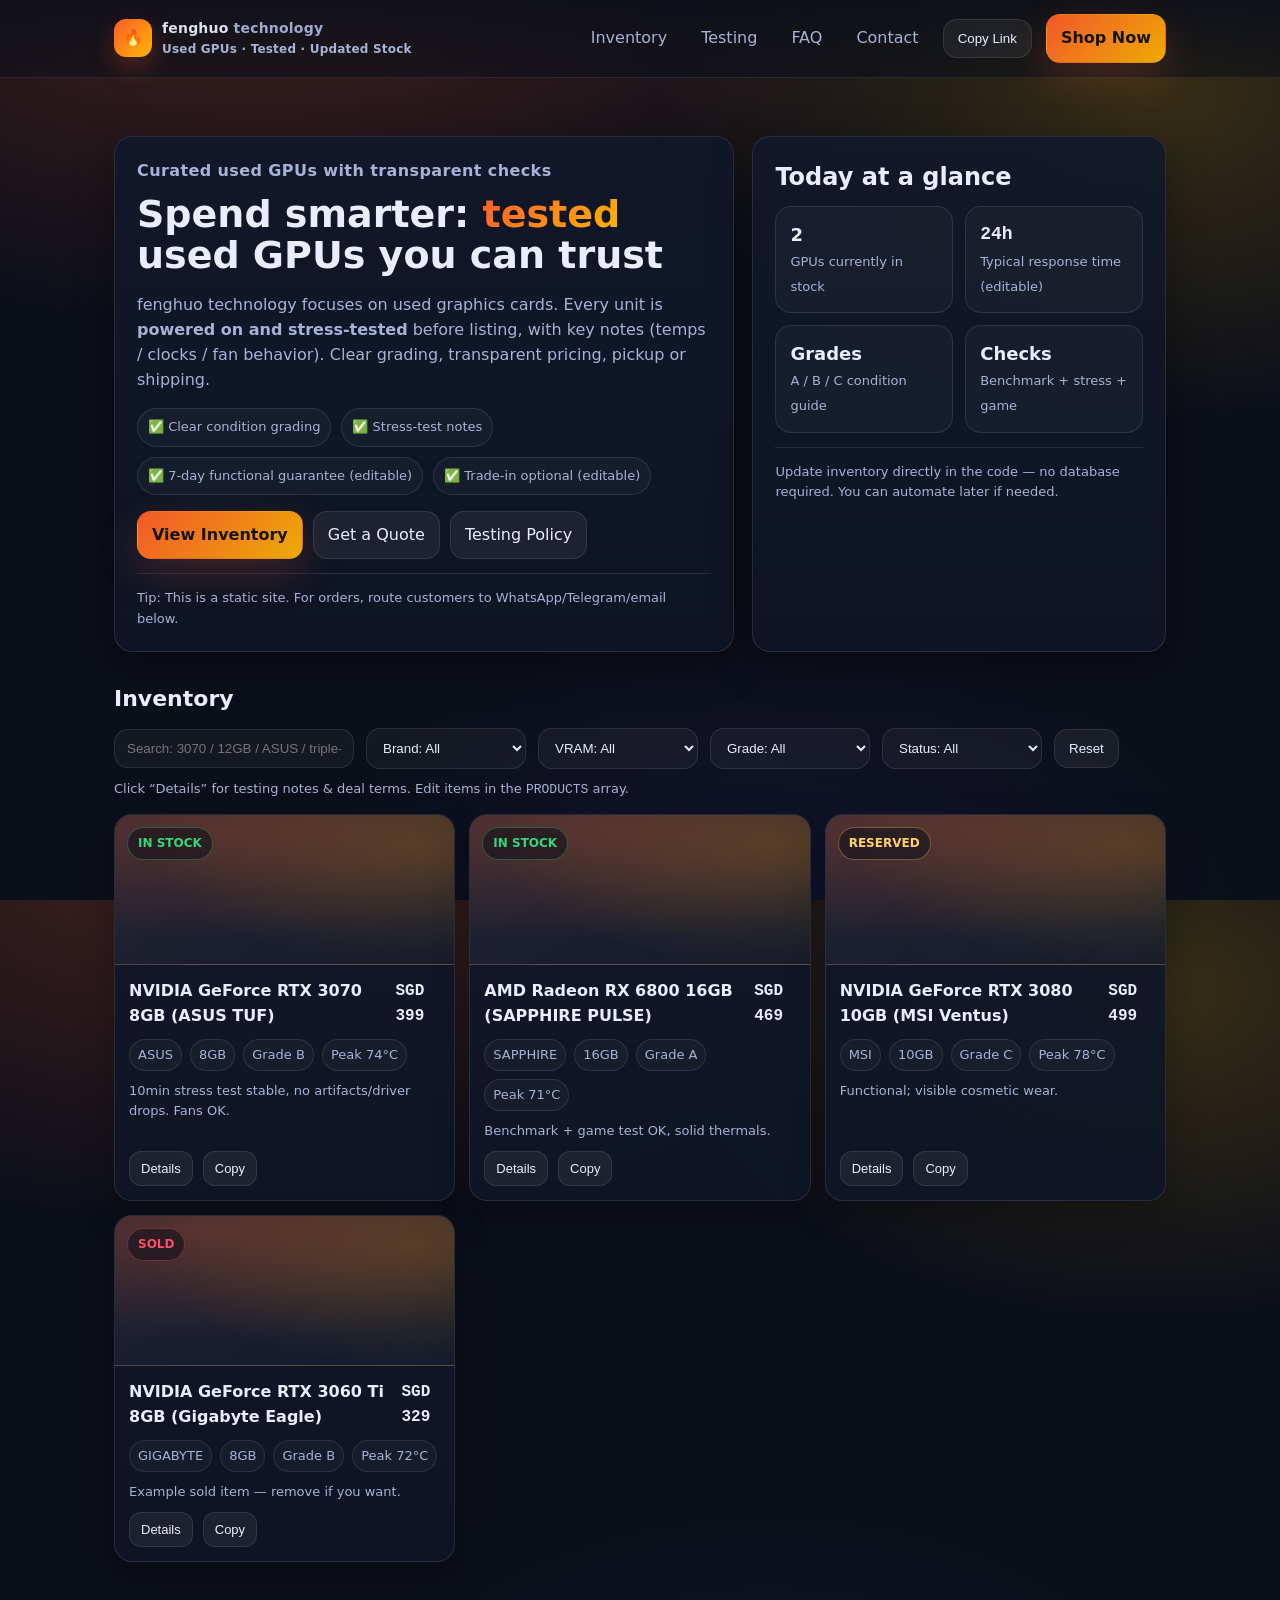
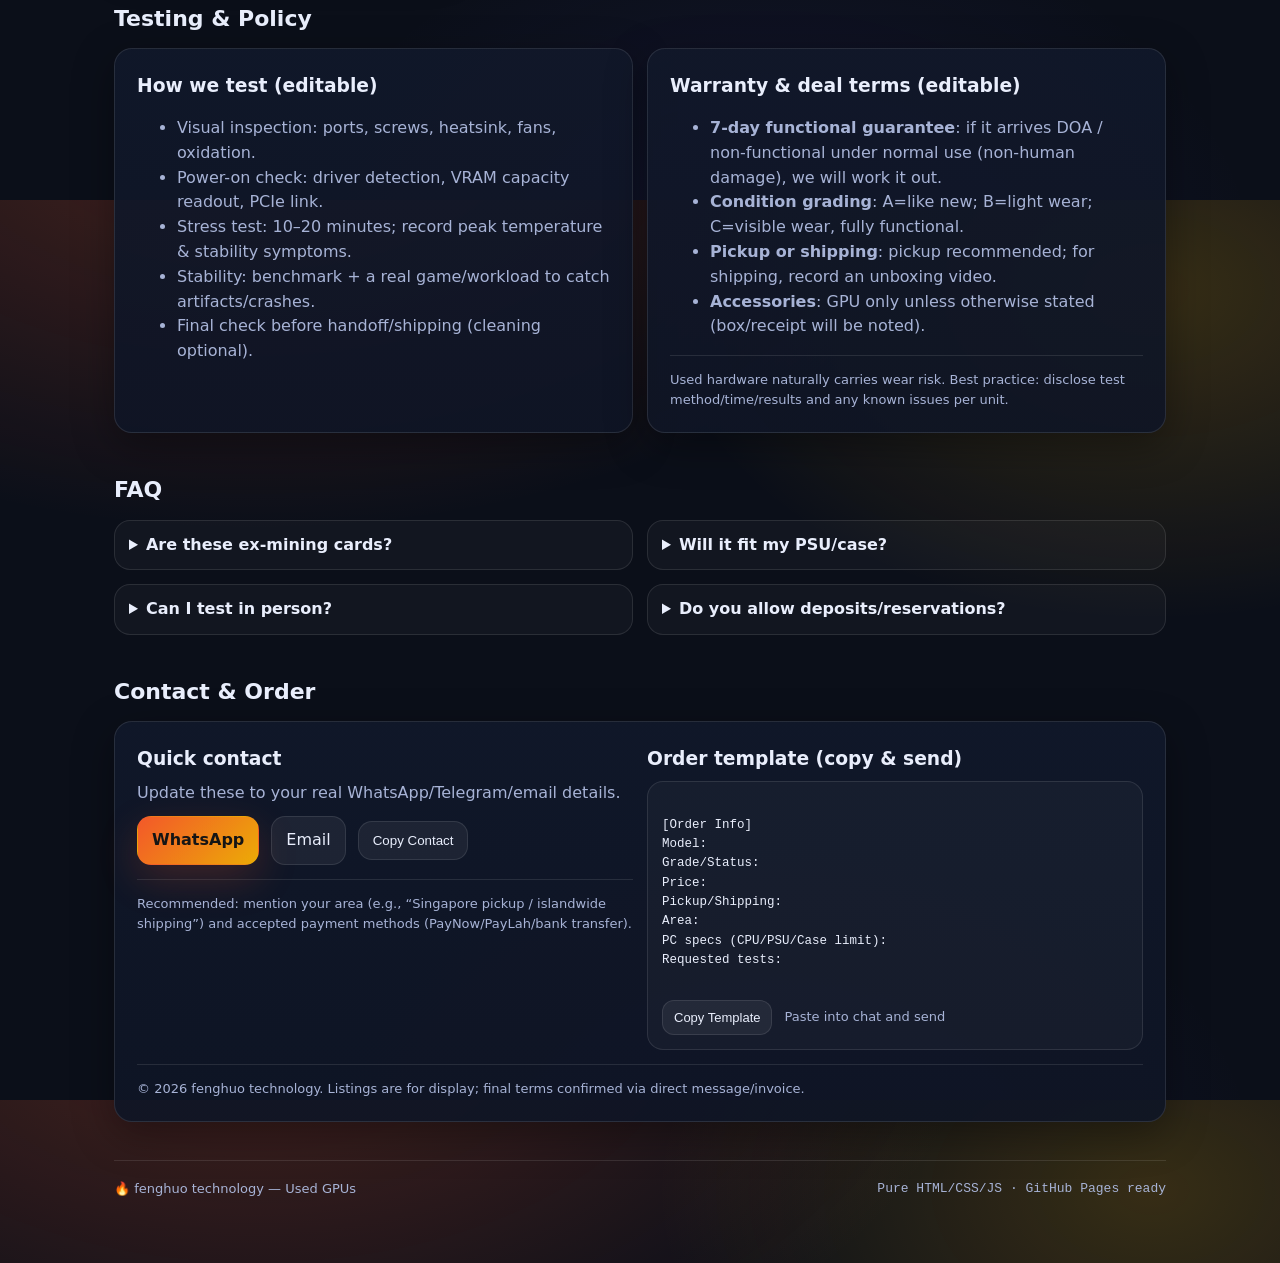
==== index.html @ 3a37245c "Add files via upload" ====
<!doctype html>
<html lang="en">
<head>
  <meta charset="utf-8" />
  <meta name="viewport" content="width=device-width, initial-scale=1" />
  <title>fenghuo technology | Used GPUs</title>
  <meta name="description" content="fenghuo technology — curated used GPUs with clear grading and stress-test notes. Local pickup or shipping." />
  <meta name="theme-color" content="#0b0f19" />
  <meta property="og:title" content="fenghuo technology | Used GPUs" />
  <meta property="og:description" content="Curated used GPUs with grading, test notes, and transparent pricing. Pickup or shipping." />
  <meta property="og:type" content="website" />

  <link rel="icon" href="data:image/svg+xml,%3Csvg xmlns='http://www.w3.org/2000/svg' viewBox='0 0 100 100'%3E%3Ctext y='.9em' font-size='90'%3E%F0%9F%94%A5%3C/text%3E%3C/svg%3E" />

  <style>
    :root{
      --bg:#0b0f19;
      --card:#11182a;
      --card2:#0f1525;
      --text:#e9eefc;
      --muted:#a7b3d6;
      --line:rgba(255,255,255,.10);
      --brand:#ff5c2a;
      --brand2:#ffb703;
      --ok:#37d67a;
      --warn:#ffd166;
      --bad:#ff4d6d;

      --radius:18px;
      --shadow: 0 12px 40px rgba(0,0,0,.35);
      --max: 1100px;
      --mono: ui-monospace, SFMono-Regular, Menlo, Monaco, Consolas, "Liberation Mono", "Courier New", monospace;
      --sans: ui-sans-serif, system-ui, -apple-system, Segoe UI, Roboto, Helvetica, Arial, "Apple Color Emoji","Segoe UI Emoji";
    }
    *{box-sizing:border-box}
    html,body{height:100%}
    body{
      margin:0;
      font-family:var(--sans);
      color:var(--text);
      background:
        radial-gradient(1200px 700px at 20% -10%, rgba(255,92,42,.25), transparent 60%),
        radial-gradient(900px 600px at 90% 10%, rgba(255,183,3,.18), transparent 55%),
        radial-gradient(900px 700px at 60% 110%, rgba(79,70,229,.12), transparent 55%),
        var(--bg);
      line-height:1.55;
    }
    a{color:inherit;text-decoration:none}
    .wrap{max-width:var(--max);margin:0 auto;padding:24px}
    .nav{
      position:sticky;top:0;z-index:50;
      backdrop-filter: blur(10px);
      background: linear-gradient(to bottom, rgba(11,15,25,.85), rgba(11,15,25,.55));
      border-bottom:1px solid var(--line);
    }
    .nav-inner{max-width:var(--max);margin:0 auto;padding:14px 24px;display:flex;align-items:center;gap:14px}
    .brand{display:flex;align-items:center;gap:10px;font-weight:800;letter-spacing:.2px}
    .logo{
      width:38px;height:38px;border-radius:12px;
      background: linear-gradient(135deg, var(--brand), var(--brand2));
      box-shadow: 0 10px 25px rgba(255,92,42,.25);
      display:grid;place-items:center;font-weight:900;color:#151515;
    }
    .spacer{flex:1}
    .nav a.link{color:var(--muted);padding:8px 10px;border-radius:12px}
    .nav a.link:hover{background:rgba(255,255,255,.06);color:var(--text)}
    .btn{
      display:inline-flex;align-items:center;justify-content:center;gap:10px;
      padding:11px 14px;border-radius:14px;border:1px solid var(--line);
      background:rgba(255,255,255,.06);
      color:var(--text);
      cursor:pointer;
      transition: transform .08s ease, background .12s ease, border-color .12s ease;
      user-select:none;
    }
    .btn:hover{background:rgba(255,255,255,.10);border-color:rgba(255,255,255,.16)}
    .btn:active{transform: translateY(1px)}
    .btn.primary{
      background: linear-gradient(135deg, rgba(255,92,42,.95), rgba(255,183,3,.92));
      color:#151515;border-color:transparent;
      box-shadow: 0 14px 40px rgba(255,92,42,.20);
      font-weight:800;
    }

    .hero{padding:34px 0 10px}
    .hero-grid{display:grid;grid-template-columns: 1.2fr .8fr;gap:18px;align-items:stretch}
    @media (max-width: 920px){ .hero-grid{grid-template-columns:1fr} }

    .panel{
      background: linear-gradient(180deg, rgba(17,24,42,.92), rgba(15,21,37,.92));
      border:1px solid var(--line);
      border-radius: var(--radius);
      box-shadow: var(--shadow);
      padding:22px;
    }
    .kicker{color:var(--muted);font-weight:700;letter-spacing:.4px}
    h1{margin:10px 0 10px;font-size:38px;line-height:1.1}
    @media (max-width: 520px){ h1{font-size:32px} }
    .grad{
      background: linear-gradient(135deg, var(--brand), var(--brand2));
      -webkit-background-clip:text;background-clip:text;color:transparent;
    }
    .sub{color:var(--muted);max-width:60ch}
    .pill-row{display:flex;flex-wrap:wrap;gap:10px;margin-top:14px}
    .pill{
      font-size:13px;color:var(--muted);
      padding:8px 10px;border-radius:999px;border:1px solid var(--line);
      background:rgba(255,255,255,.03)
    }
    .cta-row{display:flex;flex-wrap:wrap;gap:10px;margin-top:16px}

    .mini{display:grid;grid-template-columns: 1fr 1fr;gap:12px}
    @media (max-width: 520px){ .mini{grid-template-columns:1fr} }
    .stat{
      background: rgba(255,255,255,.03);
      border:1px solid var(--line);
      border-radius: 16px;
      padding:14px;
    }
    .stat b{display:block;font-size:18px}
    .stat span{color:var(--muted);font-size:13px}

    .section{padding:20px 0}
    .section h2{margin:0 0 12px;font-size:22px}
    .row{display:flex;gap:12px;flex-wrap:wrap;align-items:center}
    .input, select{
      padding:11px 12px;border-radius:14px;border:1px solid var(--line);
      background:rgba(255,255,255,.04);
      color:var(--text);
      outline:none;
    }
    .input{min-width: 240px}
    select{min-width: 160px}
    .hint{color:var(--muted);font-size:13px}

    .grid{
      display:grid;
      grid-template-columns: repeat(3, minmax(0, 1fr));
      gap:14px;
      margin-top:14px;
    }
    @media (max-width: 920px){ .grid{grid-template-columns: repeat(2, minmax(0, 1fr));} }
    @media (max-width: 520px){ .grid{grid-template-columns: 1fr;} }

    .card{
      background: linear-gradient(180deg, rgba(17,24,42,.94), rgba(15,21,37,.94));
      border:1px solid var(--line);
      border-radius: var(--radius);
      box-shadow: 0 12px 35px rgba(0,0,0,.28);
      overflow:hidden;
      display:flex;flex-direction:column;
      min-height: 300px;
    }
    .thumb{
      height:150px;
      background:
        radial-gradient(900px 200px at 20% 10%, rgba(255,92,42,.25), transparent 55%),
        radial-gradient(500px 220px at 90% 20%, rgba(255,183,3,.18), transparent 55%),
        linear-gradient(135deg, rgba(255,255,255,.05), rgba(255,255,255,.02));
      border-bottom:1px solid var(--line);
      position:relative;
    }
    .badge{
      position:absolute;left:12px;top:12px;
      font-size:12px;font-weight:800;
      padding:6px 10px;border-radius:999px;
      border:1px solid var(--line);
      background:rgba(11,15,25,.55);
      color:var(--text);
      backdrop-filter: blur(10px);
    }
    .badge.ok{border-color:rgba(55,214,122,.35);color:var(--ok)}
    .badge.warn{border-color:rgba(255,209,102,.35);color:var(--warn)}
    .badge.bad{border-color:rgba(255,77,109,.35);color:var(--bad)}
    .card-body{padding:14px;display:flex;flex-direction:column;gap:10px;flex:1}
    .title{display:flex;align-items:flex-start;justify-content:space-between;gap:10px}
    .title h3{margin:0;font-size:16px}
    .price{font-family:var(--mono);font-weight:900}
    .meta{color:var(--muted);font-size:13px;display:flex;flex-wrap:wrap;gap:8px}
    .tag{
      padding:5px 8px;border:1px solid var(--line);border-radius:999px;
      background:rgba(255,255,255,.03);
    }
    .notes{color:var(--muted);font-size:13px}
    .card-actions{display:flex;gap:10px;margin-top:auto}
    .btn.small{padding:9px 11px;border-radius:12px;font-size:13px}

    .two-col{display:grid;grid-template-columns: 1fr 1fr;gap:14px}
    @media (max-width: 920px){ .two-col{grid-template-columns:1fr} }
    details{
      background: rgba(255,255,255,.03);
      border:1px solid var(--line);
      border-radius: 16px;
      padding:12px 14px;
    }
    details summary{cursor:pointer;font-weight:800}
    details p{color:var(--muted);margin:10px 0 0}

    .footer{
      margin-top:18px;
      padding:18px 0 40px;
      border-top:1px solid var(--line);
      color:var(--muted);
      font-size:13px;
    }
    .mono{font-family:var(--mono)}
    .muted{color:var(--muted)}
    .hr{height:1px;background:var(--line);margin:14px 0}
    .toast{
      position: fixed; left: 50%; bottom: 16px; transform: translateX(-50%);
      background: rgba(10,14,24,.92); border:1px solid var(--line);
      padding:10px 12px; border-radius: 14px; color: var(--text);
      box-shadow: var(--shadow);
      display:none;
      max-width: min(640px, calc(100vw - 24px));
    }
  </style>
</head>

<body>
  <!-- NAV -->
  <div class="nav">
    <div class="nav-inner">
      <div class="brand" title="fenghuo technology">
        <div class="logo">🔥</div>
        <div>
          <div style="font-size:14px;opacity:.95">fenghuo <span class="muted">technology</span></div>
          <div style="font-size:12px;color:var(--muted)">Used GPUs · Tested · Updated Stock</div>
        </div>
      </div>

      <div class="spacer"></div>

      <a class="link" href="#inventory">Inventory</a>
      <a class="link" href="#promise">Testing</a>
      <a class="link" href="#faq">FAQ</a>
      <a class="link" href="#contact">Contact</a>

      <button class="btn" id="copyLinkBtn" type="button" title="Copy site link">Copy Link</button>
      <a class="btn primary" href="#inventory">Shop Now</a>
    </div>
  </div>

  <main class="wrap">
    <!-- HERO -->
    <section class="hero">
      <div class="hero-grid">
        <div class="panel">
          <div class="kicker">Curated used GPUs with transparent checks</div>
          <h1>Spend smarter: <span class="grad">tested</span> used GPUs you can trust</h1>
          <p class="sub">
            fenghuo technology focuses on used graphics cards. Every unit is
            <strong>powered on and stress-tested</strong> before listing, with key notes (temps / clocks / fan behavior).
            Clear grading, transparent pricing, pickup or shipping.
          </p>

          <div class="pill-row">
            <span class="pill">✅ Clear condition grading</span>
            <span class="pill">✅ Stress-test notes</span>
            <span class="pill">✅ 7-day functional guarantee (editable)</span>
            <span class="pill">✅ Trade-in optional (editable)</span>
          </div>

          <div class="cta-row">
            <a class="btn primary" href="#inventory">View Inventory</a>
            <a class="btn" href="#contact">Get a Quote</a>
            <a class="btn" href="#promise">Testing Policy</a>
          </div>

          <div class="hr"></div>
          <div class="hint">
            Tip: This is a static site. For orders, route customers to WhatsApp/Telegram/email below.
          </div>
        </div>

        <div class="panel">
          <h2 style="margin:0 0 10px">Today at a glance</h2>
          <div class="mini">
            <div class="stat">
              <b id="statCount">—</b>
              <span>GPUs currently in stock</span>
            </div>
            <div class="stat">
              <b class="mono">24h</b>
              <span>Typical response time (editable)</span>
            </div>
            <div class="stat">
              <b>Grades</b>
              <span>A / B / C condition guide</span>
            </div>
            <div class="stat">
              <b>Checks</b>
              <span>Benchmark + stress + game</span>
            </div>
          </div>

          <div class="hr"></div>
          <div class="hint">
            Update inventory directly in the code — no database required. You can automate later if needed.
          </div>
        </div>
      </div>
    </section>

    <!-- INVENTORY -->
    <section class="section" id="inventory">
      <h2>Inventory</h2>

      <div class="row">
        <input id="q" class="input" placeholder="Search: 3070 / 12GB / ASUS / triple-fan ..." />
        <select id="brand">
          <option value="">Brand: All</option>
        </select>
        <select id="vram">
          <option value="">VRAM: All</option>
          <option value="8">8GB</option>
          <option value="10">10GB</option>
          <option value="12">12GB</option>
          <option value="16">16GB</option>
          <option value="24">24GB</option>
        </select>
        <select id="grade">
          <option value="">Grade: All</option>
          <option value="A">A (Like new)</option>
          <option value="B">B (Light wear)</option>
          <option value="C">C (Visible wear)</option>
        </select>
        <select id="status">
          <option value="">Status: All</option>
          <option value="in_stock">In stock</option>
          <option value="reserved">Reserved</option>
          <option value="sold">Sold</option>
        </select>

        <button class="btn" id="resetBtn" type="button">Reset</button>
      </div>

      <div class="hint" style="margin-top:10px">
        Click “Details” for testing notes & deal terms. Edit items in the <span class="mono">PRODUCTS</span> array.
      </div>

      <div class="grid" id="grid"></div>
    </section>

    <!-- TESTING / PROMISE -->
    <section class="section" id="promise">
      <h2>Testing & Policy</h2>
      <div class="two-col">
        <div class="panel">
          <h3 style="margin:0 0 8px">How we test (editable)</h3>
          <ul class="muted">
            <li>Visual inspection: ports, screws, heatsink, fans, oxidation.</li>
            <li>Power-on check: driver detection, VRAM capacity readout, PCIe link.</li>
            <li>Stress test: 10–20 minutes; record peak temperature & stability symptoms.</li>
            <li>Stability: benchmark + a real game/workload to catch artifacts/crashes.</li>
            <li>Final check before handoff/shipping (cleaning optional).</li>
          </ul>
        </div>

        <div class="panel">
          <h3 style="margin:0 0 8px">Warranty & deal terms (editable)</h3>
          <ul class="muted">
            <li><b>7-day functional guarantee</b>: if it arrives DOA / non-functional under normal use (non-human damage), we will work it out.</li>
            <li><b>Condition grading</b>: A=like new; B=light wear; C=visible wear, fully functional.</li>
            <li><b>Pickup or shipping</b>: pickup recommended; for shipping, record an unboxing video.</li>
            <li><b>Accessories</b>: GPU only unless otherwise stated (box/receipt will be noted).</li>
          </ul>
          <div class="hr"></div>
          <div class="hint">
            Used hardware naturally carries wear risk. Best practice: disclose test method/time/results and any known issues per unit.
          </div>
        </div>
      </div>
    </section>

    <!-- FAQ -->
    <section class="section" id="faq">
      <h2>FAQ</h2>
      <div class="two-col">
        <details>
          <summary>Are these ex-mining cards?</summary>
          <p>
            You can disclose the source per unit (personal upgrade / studio decommission / etc.). If you do not sell ex-mining cards, state that clearly.
            Always be truthful and keep test notes.
          </p>
        </details>

        <details>
          <summary>Will it fit my PSU/case?</summary>
          <p>
            Add per-item details like suggested PSU wattage, power connectors, and card length. Buyers can share CPU/PSU/case constraints for a quick check.
          </p>
        </details>

        <details>
          <summary>Can I test in person?</summary>
          <p>
            Yes. Book a time and agree on what to test (game/benchmark/render) to avoid setup delays.
          </p>
        </details>

        <details>
          <summary>Do you allow deposits/reservations?</summary>
          <p>
            Yes. Mark items as “Reserved” and specify the hold period and rules.
          </p>
        </details>
      </div>
    </section>

    <!-- CONTACT -->
    <section class="section" id="contact">
      <h2>Contact & Order</h2>
      <div class="panel">
        <div class="two-col">
          <div>
            <h3 style="margin:0 0 8px">Quick contact</h3>
            <p class="muted" style="margin:0 0 10px">
              Update these to your real WhatsApp/Telegram/email details.
            </p>
            <div class="row">
              <a class="btn primary" id="waBtn" href="#" target="_blank" rel="noreferrer">WhatsApp</a>
              <a class="btn" id="mailBtn" href="#">Email</a>
              <button class="btn" id="copyContactBtn" type="button">Copy Contact</button>
            </div>
            <div class="hr"></div>
            <div class="hint">
              Recommended: mention your area (e.g., “Singapore pickup / islandwide shipping”) and accepted payment methods (PayNow/PayLah/bank transfer).
            </div>
          </div>

          <div>
            <h3 style="margin:0 0 8px">Order template (copy & send)</h3>
            <div class="stat" style="padding:14px">
              <div class="mono" id="orderTpl" style="white-space:pre-wrap;font-size:12.5px;color:var(--text)">
[Order Info]
Model:
Grade/Status:
Price:
Pickup/Shipping:
Area:
PC specs (CPU/PSU/Case limit):
Requested tests:
              </div>
              <div class="row" style="margin-top:10px">
                <button class="btn small" id="copyOrderBtn" type="button">Copy Template</button>
                <span class="hint">Paste into chat and send</span>
              </div>
            </div>
          </div>
        </div>

        <div class="hr"></div>
        <div class="hint">
          © <span id="year"></span> fenghuo technology. Listings are for display; final terms confirmed via direct message/invoice.
        </div>
      </div>
    </section>

    <div class="footer">
      <div class="wrap" style="padding:0;max-width:var(--max)">
        <div class="row" style="justify-content:space-between">
          <div>🔥 fenghuo technology — Used GPUs</div>
          <div class="mono">Pure HTML/CSS/JS · GitHub Pages ready</div>
        </div>
      </div>
    </div>
  </main>

  <div class="toast" id="toast"></div>

  <!-- MODAL -->
  <dialog id="dlg" style="border:none;border-radius:18px;padding:0;background:transparent;max-width:min(720px, calc(100vw - 24px));">
    <div class="panel" style="padding:18px">
      <div style="display:flex;align-items:flex-start;gap:12px">
        <div style="width:52px;height:52px;border-radius:16px;background:linear-gradient(135deg,var(--brand),var(--brand2));display:grid;place-items:center;color:#151515;font-weight:900">GPU</div>
        <div style="flex:1">
          <div class="kicker" id="mKicker">—</div>
          <h3 style="margin:4px 0 0" id="mTitle">—</h3>
          <div class="muted" style="font-size:13px;margin-top:6px" id="mMeta">—</div>
        </div>
        <button class="btn small" id="closeDlg" type="button">Close</button>
      </div>

      <div class="hr"></div>
      <div class="muted" id="mDesc" style="white-space:pre-wrap"></div>

      <div class="hr"></div>
      <div class="row">
        <a class="btn primary" id="mBuy" href="#contact">Contact to Order</a>
        <button class="btn" id="mCopy" type="button">Copy Item Info</button>
      </div>
    </div>
  </dialog>

  <script>
    // ========= Edit these: contact + inventory =========
    const CONTACT = {
      whatsappE164: "6588888888", // change to your WhatsApp number (country code + number)
      email: "sales@fenghuo.tech", // change to your email
      displayText: "WhatsApp: +65 8888 8888 | Email: sales@fenghuo.tech"
    };

    // status: in_stock / reserved / sold
    // grade: A / B / C
    const PRODUCTS = [
      {
        id: "FH-RTX3070-01",
        title: "NVIDIA GeForce RTX 3070 8GB (ASUS TUF)",
        brand: "ASUS",
        vram: 8,
        grade: "B",
        status: "in_stock",
        price: 399,
        currency: "SGD",
        tags: ["triple-fan", "8GB", "PCIe 4.0"],
        test: { peakTempC: 74, notes: "10min stress test stable, no artifacts/driver drops. Fans OK." },
        desc:
`[Condition] B (light wear)
[Testing] Driver OK; stress-test stable; peak temp 74°C
[Known issues] None observed
[In the box] GPU only
[Deal] Pickup or shipping (unboxing video recommended)`
      },
      {
        id: "FH-RX6800-01",
        title: "AMD Radeon RX 6800 16GB (SAPPHIRE PULSE)",
        brand: "SAPPHIRE",
        vram: 16,
        grade: "A",
        status: "in_stock",
        price: 469,
        currency: "SGD",
        tags: ["16GB", "dual-fan", "high VRAM"],
        test: { peakTempC: 71, notes: "Benchmark + game test OK, solid thermals." },
        desc:
`[Condition] A (like new)
[Testing] Stable in benchmark & games; peak temp 71°C
[Good for] 1440p / some 4K; VRAM-heavy workflows
[Accessories] Box/receipt if available will be stated`
      },
      {
        id: "FH-RTX3080-01",
        title: "NVIDIA GeForce RTX 3080 10GB (MSI Ventus)",
        brand: "MSI",
        vram: 10,
        grade: "C",
        status: "reserved",
        price: 499,
        currency: "SGD",
        tags: ["10GB", "high performance"],
        test: { peakTempC: 78, notes: "Functional; visible cosmetic wear." },
        desc:
`[Condition] C (visible wear, fully functional)
[Testing] Stress-test stable; peak temp 78°C
[Notes] Pricing reflects cosmetics; pickup test recommended`
      },
      {
        id: "FH-RTX3060TI-01",
        title: "NVIDIA GeForce RTX 3060 Ti 8GB (Gigabyte Eagle)",
        brand: "GIGABYTE",
        vram: 8,
        grade: "B",
        status: "sold",
        price: 329,
        currency: "SGD",
        tags: ["8GB", "sweet spot"],
        test: { peakTempC: 72, notes: "Example sold item — remove if you want." },
        desc:
`[Status] SOLD (example)
[Tip] Keep as a “past sales” sample or delete this entry.`
      }
    ];

    // ========= UI logic =========
    const $ = (s)=>document.querySelector(s);
    const grid = $("#grid");
    const q = $("#q");
    const brand = $("#brand");
    const vram = $("#vram");
    const grade = $("#grade");
    const statusSel = $("#status");
    const resetBtn = $("#resetBtn");
    const toast = $("#toast");
    const dlg = $("#dlg");

    $("#year").textContent = new Date().getFullYear();

    const waLink = `https://wa.me/${CONTACT.whatsappE164}?text=${encodeURIComponent("Hi! I want to ask about your used GPUs:")}`;
    $("#waBtn").href = waLink;
    $("#mailBtn").href = `mailto:${CONTACT.email}?subject=${encodeURIComponent("GPU Inquiry / Order")}&body=${encodeURIComponent("Hi, I'm interested in:\n\nModel:\nBudget:\nPickup/Shipping:\n\n")}`;

    function showToast(msg){
      toast.textContent = msg;
      toast.style.display = "block";
      clearTimeout(showToast._t);
      showToast._t = setTimeout(()=>toast.style.display="none", 2200);
    }

    function badgeClass(s){
      if(s==="in_stock") return "ok";
      if(s==="reserved") return "warn";
      return "bad";
    }
    function statusText(s){
      if(s==="in_stock") return "IN STOCK";
      if(s==="reserved") return "RESERVED";
      return "SOLD";
    }

    function renderBrandOptions(){
      const brands = Array.from(new Set(PRODUCTS.map(p=>p.brand))).sort();
      brands.forEach(b=>{
        const opt = document.createElement("option");
        opt.value = b;
        opt.textContent = `Brand: ${b}`;
        brand.appendChild(opt);
      });
    }

    function matchProduct(p){
      const qq = (q.value||"").trim().toLowerCase();
      const b = brand.value;
      const vr = vram.value;
      const gr = grade.value;
      const st = statusSel.value;

      const hay = [
        p.id, p.title, p.brand, String(p.vram), p.grade, p.status, ...(p.tags||[]), (p.desc||"")
      ].join(" ").toLowerCase();

      if(qq && !hay.includes(qq)) return false;
      if(b && p.brand !== b) return false;
      if(vr && String(p.vram) !== String(vr)) return false;
      if(gr && p.grade !== gr) return false;
      if(st && p.status !== st) return false;
      return true;
    }

    function cardHtml(p){
      const badge = statusText(p.status);
      const bcls = badgeClass(p.status);
      const price = `${p.currency} ${p.price}`;
      const meta = [
        `${p.brand}`,
        `${p.vram}GB`,
        `Grade ${p.grade}`,
        `Peak ${p.test?.peakTempC ?? "—"}°C`
      ];

      return `
        <div class="card">
          <div class="thumb">
            <div class="badge ${bcls}">${badge}</div>
          </div>
          <div class="card-body">
            <div class="title">
              <h3>${escapeHtml(p.title)}</h3>
              <div class="price">${escapeHtml(price)}</div>
            </div>
            <div class="meta">
              ${meta.map(x=>`<span class="tag">${escapeHtml(x)}</span>`).join("")}
            </div>
            <div class="notes">${escapeHtml(p.test?.notes ?? "")}</div>
            <div class="card-actions">
              <button class="btn small" data-act="detail" data-id="${p.id}">Details</button>
              <button class="btn small" data-act="copy" data-id="${p.id}">Copy</button>
            </div>
          </div>
        </div>
      `;
    }

    function render(){
      const list = PRODUCTS.filter(matchProduct);
      $("#statCount").textContent = PRODUCTS.filter(p=>p.status==="in_stock").length;

      if(list.length === 0){
        grid.innerHTML = `
          <div class="panel" style="grid-column:1/-1">
            <b>No matching items</b>
            <div class="muted" style="margin-top:6px">Try another keyword or hit “Reset”.</div>
          </div>
        `;
        return;
      }
      grid.innerHTML = list.map(cardHtml).join("");
    }

    function copyText(t){
      navigator.clipboard.writeText(t).then(()=>showToast("Copied")).catch(()=>showToast("Copy failed"));
    }

    function productText(p){
      return [
        `fenghuo technology`,
        `ID: ${p.id}`,
        `Model: ${p.title}`,
        `Price: ${p.currency} ${p.price}`,
        `Status: ${statusText(p.status)}`,
        `Grade: ${p.grade}`,
        `VRAM: ${p.vram}GB`,
        `Testing: Peak ${p.test?.peakTempC ?? "—"}°C; ${p.test?.notes ?? ""}`,
        `Notes:\n${p.desc ?? ""}`
      ].join("\n");
    }

    function openDetail(p){
      $("#mKicker").textContent = `${p.currency} ${p.price} · ${statusText(p.status)} · Grade ${p.grade}`;
      $("#mTitle").textContent = p.title;
      $("#mMeta").textContent = `${p.brand} · ${p.vram}GB · ID ${p.id}`;
      $("#mDesc").textContent = p.desc || "";
      $("#mBuy").href = "#contact";
      $("#mCopy").onclick = ()=>copyText(productText(p));
      dlg.showModal();
    }

    function escapeHtml(s){
      return String(s).replace(/[&<>"']/g, (c)=>({
        "&":"&amp;","<":"&lt;",">":"&gt;",'"':"&quot;","'":"&#39;"
      }[c]));
    }

    // events
    [q, brand, vram, grade, statusSel].forEach(el=>el.addEventListener("input", render));
    resetBtn.addEventListener("click", ()=>{
      q.value=""; brand.value=""; vram.value=""; grade.value=""; statusSel.value="";
      render();
    });

    grid.addEventListener("click", (e)=>{
      const btn = e.target.closest("button");
      if(!btn) return;
      const id = btn.getAttribute("data-id");
      const act = btn.getAttribute("data-act");
      const p = PRODUCTS.find(x=>x.id===id);
      if(!p) return;
      if(act==="detail") openDetail(p);
      if(act==="copy") copyText(productText(p));
    });

    $("#closeDlg").addEventListener("click", ()=>dlg.close());

    $("#copyOrderBtn").addEventListener("click", ()=>copyText($("#orderTpl").textContent.trim()));
    $("#copyContactBtn").addEventListener("click", ()=>copyText(CONTACT.displayText));

    $("#copyLinkBtn").addEventListener("click", async ()=>{
      try{
        await navigator.clipboard.writeText(location.href);
        showToast("Link copied");
      }catch{
        showToast("Copy failed");
      }
    });

    // initial
    renderBrandOptions();
    render();
  </script>
</body>
</html>
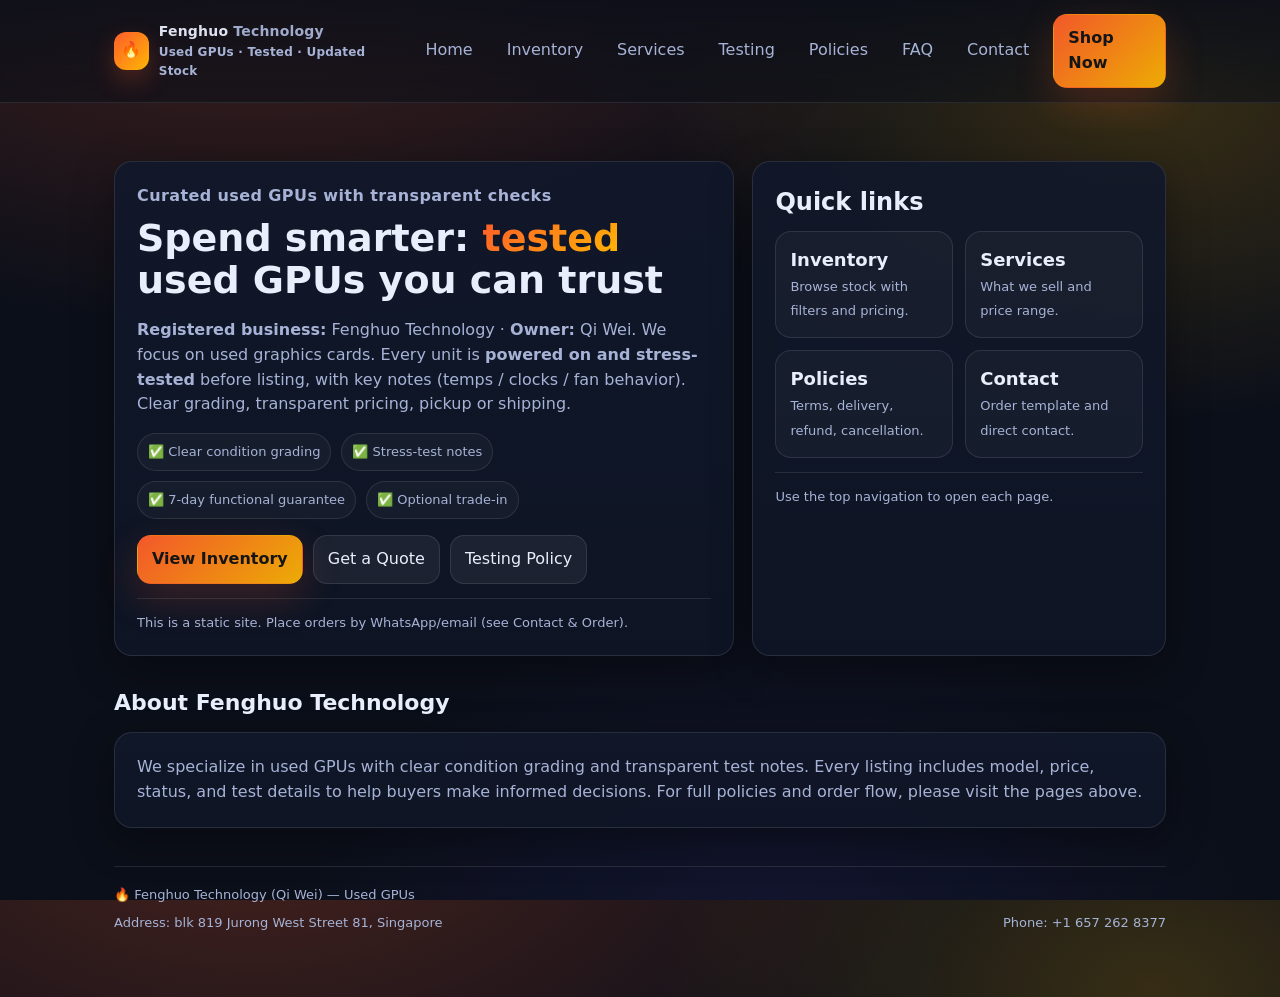
==== commit f86740eb: "Add files via upload" ====
--- a/index.html
+++ b/index.html
@@ -3,241 +3,40 @@
 <head>
   <meta charset="utf-8" />
   <meta name="viewport" content="width=device-width, initial-scale=1" />
-  <title>fenghuo technology | Used GPUs</title>
-  <meta name="description" content="fenghuo technology — curated used GPUs with clear grading and stress-test notes. Local pickup or shipping." />
+  <title>Fenghuo Technology | Used GPUs</title>
+  <meta name="description" content="Fenghuo Technology (Qi Wei) — curated used GPUs with clear grading, stress-test notes, and transparent pricing. Local pickup or shipping." />
   <meta name="theme-color" content="#0b0f19" />
-  <meta property="og:title" content="fenghuo technology | Used GPUs" />
-  <meta property="og:description" content="Curated used GPUs with grading, test notes, and transparent pricing. Pickup or shipping." />
+  <meta property="og:title" content="Fenghuo Technology | Used GPUs" />
+  <meta property="og:description" content="Fenghuo Technology (Qi Wei): curated used GPUs with grading, test notes, and transparent pricing. Pickup or shipping." />
   <meta property="og:type" content="website" />
 
   <link rel="icon" href="data:image/svg+xml,%3Csvg xmlns='http://www.w3.org/2000/svg' viewBox='0 0 100 100'%3E%3Ctext y='.9em' font-size='90'%3E%F0%9F%94%A5%3C/text%3E%3C/svg%3E" />
-
-  <style>
-    :root{
-      --bg:#0b0f19;
-      --card:#11182a;
-      --card2:#0f1525;
-      --text:#e9eefc;
-      --muted:#a7b3d6;
-      --line:rgba(255,255,255,.10);
-      --brand:#ff5c2a;
-      --brand2:#ffb703;
-      --ok:#37d67a;
-      --warn:#ffd166;
-      --bad:#ff4d6d;
-
-      --radius:18px;
-      --shadow: 0 12px 40px rgba(0,0,0,.35);
-      --max: 1100px;
-      --mono: ui-monospace, SFMono-Regular, Menlo, Monaco, Consolas, "Liberation Mono", "Courier New", monospace;
-      --sans: ui-sans-serif, system-ui, -apple-system, Segoe UI, Roboto, Helvetica, Arial, "Apple Color Emoji","Segoe UI Emoji";
-    }
-    *{box-sizing:border-box}
-    html,body{height:100%}
-    body{
-      margin:0;
-      font-family:var(--sans);
-      color:var(--text);
-      background:
-        radial-gradient(1200px 700px at 20% -10%, rgba(255,92,42,.25), transparent 60%),
-        radial-gradient(900px 600px at 90% 10%, rgba(255,183,3,.18), transparent 55%),
-        radial-gradient(900px 700px at 60% 110%, rgba(79,70,229,.12), transparent 55%),
-        var(--bg);
-      line-height:1.55;
-    }
-    a{color:inherit;text-decoration:none}
-    .wrap{max-width:var(--max);margin:0 auto;padding:24px}
-    .nav{
-      position:sticky;top:0;z-index:50;
-      backdrop-filter: blur(10px);
-      background: linear-gradient(to bottom, rgba(11,15,25,.85), rgba(11,15,25,.55));
-      border-bottom:1px solid var(--line);
-    }
-    .nav-inner{max-width:var(--max);margin:0 auto;padding:14px 24px;display:flex;align-items:center;gap:14px}
-    .brand{display:flex;align-items:center;gap:10px;font-weight:800;letter-spacing:.2px}
-    .logo{
-      width:38px;height:38px;border-radius:12px;
-      background: linear-gradient(135deg, var(--brand), var(--brand2));
-      box-shadow: 0 10px 25px rgba(255,92,42,.25);
-      display:grid;place-items:center;font-weight:900;color:#151515;
-    }
-    .spacer{flex:1}
-    .nav a.link{color:var(--muted);padding:8px 10px;border-radius:12px}
-    .nav a.link:hover{background:rgba(255,255,255,.06);color:var(--text)}
-    .btn{
-      display:inline-flex;align-items:center;justify-content:center;gap:10px;
-      padding:11px 14px;border-radius:14px;border:1px solid var(--line);
-      background:rgba(255,255,255,.06);
-      color:var(--text);
-      cursor:pointer;
-      transition: transform .08s ease, background .12s ease, border-color .12s ease;
-      user-select:none;
-    }
-    .btn:hover{background:rgba(255,255,255,.10);border-color:rgba(255,255,255,.16)}
-    .btn:active{transform: translateY(1px)}
-    .btn.primary{
-      background: linear-gradient(135deg, rgba(255,92,42,.95), rgba(255,183,3,.92));
-      color:#151515;border-color:transparent;
-      box-shadow: 0 14px 40px rgba(255,92,42,.20);
-      font-weight:800;
-    }
-
-    .hero{padding:34px 0 10px}
-    .hero-grid{display:grid;grid-template-columns: 1.2fr .8fr;gap:18px;align-items:stretch}
-    @media (max-width: 920px){ .hero-grid{grid-template-columns:1fr} }
-
-    .panel{
-      background: linear-gradient(180deg, rgba(17,24,42,.92), rgba(15,21,37,.92));
-      border:1px solid var(--line);
-      border-radius: var(--radius);
-      box-shadow: var(--shadow);
-      padding:22px;
-    }
-    .kicker{color:var(--muted);font-weight:700;letter-spacing:.4px}
-    h1{margin:10px 0 10px;font-size:38px;line-height:1.1}
-    @media (max-width: 520px){ h1{font-size:32px} }
-    .grad{
-      background: linear-gradient(135deg, var(--brand), var(--brand2));
-      -webkit-background-clip:text;background-clip:text;color:transparent;
-    }
-    .sub{color:var(--muted);max-width:60ch}
-    .pill-row{display:flex;flex-wrap:wrap;gap:10px;margin-top:14px}
-    .pill{
-      font-size:13px;color:var(--muted);
-      padding:8px 10px;border-radius:999px;border:1px solid var(--line);
-      background:rgba(255,255,255,.03)
-    }
-    .cta-row{display:flex;flex-wrap:wrap;gap:10px;margin-top:16px}
-
-    .mini{display:grid;grid-template-columns: 1fr 1fr;gap:12px}
-    @media (max-width: 520px){ .mini{grid-template-columns:1fr} }
-    .stat{
-      background: rgba(255,255,255,.03);
-      border:1px solid var(--line);
-      border-radius: 16px;
-      padding:14px;
-    }
-    .stat b{display:block;font-size:18px}
-    .stat span{color:var(--muted);font-size:13px}
-
-    .section{padding:20px 0}
-    .section h2{margin:0 0 12px;font-size:22px}
-    .row{display:flex;gap:12px;flex-wrap:wrap;align-items:center}
-    .input, select{
-      padding:11px 12px;border-radius:14px;border:1px solid var(--line);
-      background:rgba(255,255,255,.04);
-      color:var(--text);
-      outline:none;
-    }
-    .input{min-width: 240px}
-    select{min-width: 160px}
-    .hint{color:var(--muted);font-size:13px}
-
-    .grid{
-      display:grid;
-      grid-template-columns: repeat(3, minmax(0, 1fr));
-      gap:14px;
-      margin-top:14px;
-    }
-    @media (max-width: 920px){ .grid{grid-template-columns: repeat(2, minmax(0, 1fr));} }
-    @media (max-width: 520px){ .grid{grid-template-columns: 1fr;} }
-
-    .card{
-      background: linear-gradient(180deg, rgba(17,24,42,.94), rgba(15,21,37,.94));
-      border:1px solid var(--line);
-      border-radius: var(--radius);
-      box-shadow: 0 12px 35px rgba(0,0,0,.28);
-      overflow:hidden;
-      display:flex;flex-direction:column;
-      min-height: 300px;
-    }
-    .thumb{
-      height:150px;
-      background:
-        radial-gradient(900px 200px at 20% 10%, rgba(255,92,42,.25), transparent 55%),
-        radial-gradient(500px 220px at 90% 20%, rgba(255,183,3,.18), transparent 55%),
-        linear-gradient(135deg, rgba(255,255,255,.05), rgba(255,255,255,.02));
-      border-bottom:1px solid var(--line);
-      position:relative;
-    }
-    .badge{
-      position:absolute;left:12px;top:12px;
-      font-size:12px;font-weight:800;
-      padding:6px 10px;border-radius:999px;
-      border:1px solid var(--line);
-      background:rgba(11,15,25,.55);
-      color:var(--text);
-      backdrop-filter: blur(10px);
-    }
-    .badge.ok{border-color:rgba(55,214,122,.35);color:var(--ok)}
-    .badge.warn{border-color:rgba(255,209,102,.35);color:var(--warn)}
-    .badge.bad{border-color:rgba(255,77,109,.35);color:var(--bad)}
-    .card-body{padding:14px;display:flex;flex-direction:column;gap:10px;flex:1}
-    .title{display:flex;align-items:flex-start;justify-content:space-between;gap:10px}
-    .title h3{margin:0;font-size:16px}
-    .price{font-family:var(--mono);font-weight:900}
-    .meta{color:var(--muted);font-size:13px;display:flex;flex-wrap:wrap;gap:8px}
-    .tag{
-      padding:5px 8px;border:1px solid var(--line);border-radius:999px;
-      background:rgba(255,255,255,.03);
-    }
-    .notes{color:var(--muted);font-size:13px}
-    .card-actions{display:flex;gap:10px;margin-top:auto}
-    .btn.small{padding:9px 11px;border-radius:12px;font-size:13px}
-
-    .two-col{display:grid;grid-template-columns: 1fr 1fr;gap:14px}
-    @media (max-width: 920px){ .two-col{grid-template-columns:1fr} }
-    details{
-      background: rgba(255,255,255,.03);
-      border:1px solid var(--line);
-      border-radius: 16px;
-      padding:12px 14px;
-    }
-    details summary{cursor:pointer;font-weight:800}
-    details p{color:var(--muted);margin:10px 0 0}
-
-    .footer{
-      margin-top:18px;
-      padding:18px 0 40px;
-      border-top:1px solid var(--line);
-      color:var(--muted);
-      font-size:13px;
-    }
-    .mono{font-family:var(--mono)}
-    .muted{color:var(--muted)}
-    .hr{height:1px;background:var(--line);margin:14px 0}
-    .toast{
-      position: fixed; left: 50%; bottom: 16px; transform: translateX(-50%);
-      background: rgba(10,14,24,.92); border:1px solid var(--line);
-      padding:10px 12px; border-radius: 14px; color: var(--text);
-      box-shadow: var(--shadow);
-      display:none;
-      max-width: min(640px, calc(100vw - 24px));
-    }
-  </style>
+  <link rel="stylesheet" href="style.css" />
 </head>
 
 <body>
   <!-- NAV -->
   <div class="nav">
     <div class="nav-inner">
-      <div class="brand" title="fenghuo technology">
+      <div class="brand" title="Fenghuo Technology">
         <div class="logo">🔥</div>
         <div>
-          <div style="font-size:14px;opacity:.95">fenghuo <span class="muted">technology</span></div>
+          <div style="font-size:14px;opacity:.95">Fenghuo <span class="muted">Technology</span></div>
           <div style="font-size:12px;color:var(--muted)">Used GPUs · Tested · Updated Stock</div>
         </div>
       </div>
 
       <div class="spacer"></div>
 
-      <a class="link" href="#inventory">Inventory</a>
-      <a class="link" href="#promise">Testing</a>
-      <a class="link" href="#faq">FAQ</a>
-      <a class="link" href="#contact">Contact</a>
+      <a class="link" href="index.html">Home</a>
+      <a class="link" href="inventory.html">Inventory</a>
+      <a class="link" href="services.html">Services</a>
+      <a class="link" href="testing.html">Testing</a>
+      <a class="link" href="policies.html">Policies</a>
+      <a class="link" href="faq.html">FAQ</a>
+      <a class="link" href="contact.html">Contact</a>
 
-      <button class="btn" id="copyLinkBtn" type="button" title="Copy site link">Copy Link</button>
-      <a class="btn primary" href="#inventory">Shop Now</a>
+      <a class="btn primary" href="inventory.html">Shop Now</a>
     </div>
   </div>
 
@@ -249,7 +48,8 @@
           <div class="kicker">Curated used GPUs with transparent checks</div>
           <h1>Spend smarter: <span class="grad">tested</span> used GPUs you can trust</h1>
           <p class="sub">
-            fenghuo technology focuses on used graphics cards. Every unit is
+            <strong>Registered business:</strong> Fenghuo Technology · <strong>Owner:</strong> Qi Wei.
+            We focus on used graphics cards. Every unit is
             <strong>powered on and stress-tested</strong> before listing, with key notes (temps / clocks / fan behavior).
             Clear grading, transparent pricing, pickup or shipping.
           </p>
@@ -257,505 +57,77 @@
           <div class="pill-row">
             <span class="pill">✅ Clear condition grading</span>
             <span class="pill">✅ Stress-test notes</span>
-            <span class="pill">✅ 7-day functional guarantee (editable)</span>
-            <span class="pill">✅ Trade-in optional (editable)</span>
+            <span class="pill">✅ 7-day functional guarantee</span>
+            <span class="pill">✅ Optional trade-in</span>
           </div>
 
           <div class="cta-row">
-            <a class="btn primary" href="#inventory">View Inventory</a>
-            <a class="btn" href="#contact">Get a Quote</a>
-            <a class="btn" href="#promise">Testing Policy</a>
+            <a class="btn primary" href="inventory.html">View Inventory</a>
+            <a class="btn" href="contact.html">Get a Quote</a>
+            <a class="btn" href="testing.html">Testing Policy</a>
           </div>
 
           <div class="hr"></div>
           <div class="hint">
-            Tip: This is a static site. For orders, route customers to WhatsApp/Telegram/email below.
+            This is a static site. Place orders by WhatsApp/email (see Contact & Order).
           </div>
         </div>
 
         <div class="panel">
-          <h2 style="margin:0 0 10px">Today at a glance</h2>
+          <h2 style="margin:0 0 10px">Quick links</h2>
           <div class="mini">
             <div class="stat">
-              <b id="statCount">—</b>
-              <span>GPUs currently in stock</span>
+              <b>Inventory</b>
+              <span>Browse stock with filters and pricing.</span>
             </div>
             <div class="stat">
-              <b class="mono">24h</b>
-              <span>Typical response time (editable)</span>
+              <b>Services</b>
+              <span>What we sell and price range.</span>
             </div>
             <div class="stat">
-              <b>Grades</b>
-              <span>A / B / C condition guide</span>
+              <b>Policies</b>
+              <span>Terms, delivery, refund, cancellation.</span>
             </div>
             <div class="stat">
-              <b>Checks</b>
-              <span>Benchmark + stress + game</span>
+              <b>Contact</b>
+              <span>Order template and direct contact.</span>
             </div>
           </div>
 
           <div class="hr"></div>
           <div class="hint">
-            Update inventory directly in the code — no database required. You can automate later if needed.
+            Use the top navigation to open each page.
           </div>
         </div>
       </div>
     </section>
 
-    <!-- INVENTORY -->
-    <section class="section" id="inventory">
-      <h2>Inventory</h2>
-
-      <div class="row">
-        <input id="q" class="input" placeholder="Search: 3070 / 12GB / ASUS / triple-fan ..." />
-        <select id="brand">
-          <option value="">Brand: All</option>
-        </select>
-        <select id="vram">
-          <option value="">VRAM: All</option>
-          <option value="8">8GB</option>
-          <option value="10">10GB</option>
-          <option value="12">12GB</option>
-          <option value="16">16GB</option>
-          <option value="24">24GB</option>
-        </select>
-        <select id="grade">
-          <option value="">Grade: All</option>
-          <option value="A">A (Like new)</option>
-          <option value="B">B (Light wear)</option>
-          <option value="C">C (Visible wear)</option>
-        </select>
-        <select id="status">
-          <option value="">Status: All</option>
-          <option value="in_stock">In stock</option>
-          <option value="reserved">Reserved</option>
-          <option value="sold">Sold</option>
-        </select>
-
-        <button class="btn" id="resetBtn" type="button">Reset</button>
-      </div>
-
-      <div class="hint" style="margin-top:10px">
-        Click “Details” for testing notes & deal terms. Edit items in the <span class="mono">PRODUCTS</span> array.
-      </div>
-
-      <div class="grid" id="grid"></div>
-    </section>
-
-    <!-- TESTING / PROMISE -->
-    <section class="section" id="promise">
-      <h2>Testing & Policy</h2>
-      <div class="two-col">
-        <div class="panel">
-          <h3 style="margin:0 0 8px">How we test (editable)</h3>
-          <ul class="muted">
-            <li>Visual inspection: ports, screws, heatsink, fans, oxidation.</li>
-            <li>Power-on check: driver detection, VRAM capacity readout, PCIe link.</li>
-            <li>Stress test: 10–20 minutes; record peak temperature & stability symptoms.</li>
-            <li>Stability: benchmark + a real game/workload to catch artifacts/crashes.</li>
-            <li>Final check before handoff/shipping (cleaning optional).</li>
-          </ul>
-        </div>
-
-        <div class="panel">
-          <h3 style="margin:0 0 8px">Warranty & deal terms (editable)</h3>
-          <ul class="muted">
-            <li><b>7-day functional guarantee</b>: if it arrives DOA / non-functional under normal use (non-human damage), we will work it out.</li>
-            <li><b>Condition grading</b>: A=like new; B=light wear; C=visible wear, fully functional.</li>
-            <li><b>Pickup or shipping</b>: pickup recommended; for shipping, record an unboxing video.</li>
-            <li><b>Accessories</b>: GPU only unless otherwise stated (box/receipt will be noted).</li>
-          </ul>
-          <div class="hr"></div>
-          <div class="hint">
-            Used hardware naturally carries wear risk. Best practice: disclose test method/time/results and any known issues per unit.
-          </div>
-        </div>
-      </div>
-    </section>
-
-    <!-- FAQ -->
-    <section class="section" id="faq">
-      <h2>FAQ</h2>
-      <div class="two-col">
-        <details>
-          <summary>Are these ex-mining cards?</summary>
-          <p>
-            You can disclose the source per unit (personal upgrade / studio decommission / etc.). If you do not sell ex-mining cards, state that clearly.
-            Always be truthful and keep test notes.
-          </p>
-        </details>
-
-        <details>
-          <summary>Will it fit my PSU/case?</summary>
-          <p>
-            Add per-item details like suggested PSU wattage, power connectors, and card length. Buyers can share CPU/PSU/case constraints for a quick check.
-          </p>
-        </details>
-
-        <details>
-          <summary>Can I test in person?</summary>
-          <p>
-            Yes. Book a time and agree on what to test (game/benchmark/render) to avoid setup delays.
-          </p>
-        </details>
-
-        <details>
-          <summary>Do you allow deposits/reservations?</summary>
-          <p>
-            Yes. Mark items as “Reserved” and specify the hold period and rules.
-          </p>
-        </details>
-      </div>
-    </section>
-
-    <!-- CONTACT -->
-    <section class="section" id="contact">
-      <h2>Contact & Order</h2>
+    <section class="section">
+      <h2>About Fenghuo Technology</h2>
       <div class="panel">
-        <div class="two-col">
-          <div>
-            <h3 style="margin:0 0 8px">Quick contact</h3>
-            <p class="muted" style="margin:0 0 10px">
-              Update these to your real WhatsApp/Telegram/email details.
-            </p>
-            <div class="row">
-              <a class="btn primary" id="waBtn" href="#" target="_blank" rel="noreferrer">WhatsApp</a>
-              <a class="btn" id="mailBtn" href="#">Email</a>
-              <button class="btn" id="copyContactBtn" type="button">Copy Contact</button>
-            </div>
-            <div class="hr"></div>
-            <div class="hint">
-              Recommended: mention your area (e.g., “Singapore pickup / islandwide shipping”) and accepted payment methods (PayNow/PayLah/bank transfer).
-            </div>
-          </div>
-
-          <div>
-            <h3 style="margin:0 0 8px">Order template (copy & send)</h3>
-            <div class="stat" style="padding:14px">
-              <div class="mono" id="orderTpl" style="white-space:pre-wrap;font-size:12.5px;color:var(--text)">
-[Order Info]
-Model:
-Grade/Status:
-Price:
-Pickup/Shipping:
-Area:
-PC specs (CPU/PSU/Case limit):
-Requested tests:
-              </div>
-              <div class="row" style="margin-top:10px">
-                <button class="btn small" id="copyOrderBtn" type="button">Copy Template</button>
-                <span class="hint">Paste into chat and send</span>
-              </div>
-            </div>
-          </div>
-        </div>
-
-        <div class="hr"></div>
-        <div class="hint">
-          © <span id="year"></span> fenghuo technology. Listings are for display; final terms confirmed via direct message/invoice.
-        </div>
+        <p class="muted" style="margin:0">
+          We specialize in used GPUs with clear condition grading and transparent test notes.
+          Every listing includes model, price, status, and test details to help buyers make informed decisions.
+          For full policies and order flow, please visit the pages above.
+        </p>
       </div>
     </section>
 
     <div class="footer">
       <div class="wrap" style="padding:0;max-width:var(--max)">
         <div class="row" style="justify-content:space-between">
-          <div>🔥 fenghuo technology — Used GPUs</div>
-          <div class="mono">Pure HTML/CSS/JS · GitHub Pages ready</div>
+          <div>🔥 Fenghuo Technology (Qi Wei) — Used GPUs</div>
+          <div class="mono"> </div>
+        </div>
+        <div class="row" style="margin-top:8px;justify-content:space-between">
+          <div class="muted">Address: blk 819 Jurong West Street 81, Singapore</div>
+          <div class="muted">Phone: +1 657 262 8377</div>
         </div>
       </div>
     </div>
   </main>
 
   <div class="toast" id="toast"></div>
-
-  <!-- MODAL -->
-  <dialog id="dlg" style="border:none;border-radius:18px;padding:0;background:transparent;max-width:min(720px, calc(100vw - 24px));">
-    <div class="panel" style="padding:18px">
-      <div style="display:flex;align-items:flex-start;gap:12px">
-        <div style="width:52px;height:52px;border-radius:16px;background:linear-gradient(135deg,var(--brand),var(--brand2));display:grid;place-items:center;color:#151515;font-weight:900">GPU</div>
-        <div style="flex:1">
-          <div class="kicker" id="mKicker">—</div>
-          <h3 style="margin:4px 0 0" id="mTitle">—</h3>
-          <div class="muted" style="font-size:13px;margin-top:6px" id="mMeta">—</div>
-        </div>
-        <button class="btn small" id="closeDlg" type="button">Close</button>
-      </div>
-
-      <div class="hr"></div>
-      <div class="muted" id="mDesc" style="white-space:pre-wrap"></div>
-
-      <div class="hr"></div>
-      <div class="row">
-        <a class="btn primary" id="mBuy" href="#contact">Contact to Order</a>
-        <button class="btn" id="mCopy" type="button">Copy Item Info</button>
-      </div>
-    </div>
-  </dialog>
-
-  <script>
-    // ========= Edit these: contact + inventory =========
-    const CONTACT = {
-      whatsappE164: "6588888888", // change to your WhatsApp number (country code + number)
-      email: "sales@fenghuo.tech", // change to your email
-      displayText: "WhatsApp: +65 8888 8888 | Email: sales@fenghuo.tech"
-    };
-
-    // status: in_stock / reserved / sold
-    // grade: A / B / C
-    const PRODUCTS = [
-      {
-        id: "FH-RTX3070-01",
-        title: "NVIDIA GeForce RTX 3070 8GB (ASUS TUF)",
-        brand: "ASUS",
-        vram: 8,
-        grade: "B",
-        status: "in_stock",
-        price: 399,
-        currency: "SGD",
-        tags: ["triple-fan", "8GB", "PCIe 4.0"],
-        test: { peakTempC: 74, notes: "10min stress test stable, no artifacts/driver drops. Fans OK." },
-        desc:
-`[Condition] B (light wear)
-[Testing] Driver OK; stress-test stable; peak temp 74°C
-[Known issues] None observed
-[In the box] GPU only
-[Deal] Pickup or shipping (unboxing video recommended)`
-      },
-      {
-        id: "FH-RX6800-01",
-        title: "AMD Radeon RX 6800 16GB (SAPPHIRE PULSE)",
-        brand: "SAPPHIRE",
-        vram: 16,
-        grade: "A",
-        status: "in_stock",
-        price: 469,
-        currency: "SGD",
-        tags: ["16GB", "dual-fan", "high VRAM"],
-        test: { peakTempC: 71, notes: "Benchmark + game test OK, solid thermals." },
-        desc:
-`[Condition] A (like new)
-[Testing] Stable in benchmark & games; peak temp 71°C
-[Good for] 1440p / some 4K; VRAM-heavy workflows
-[Accessories] Box/receipt if available will be stated`
-      },
-      {
-        id: "FH-RTX3080-01",
-        title: "NVIDIA GeForce RTX 3080 10GB (MSI Ventus)",
-        brand: "MSI",
-        vram: 10,
-        grade: "C",
-        status: "reserved",
-        price: 499,
-        currency: "SGD",
-        tags: ["10GB", "high performance"],
-        test: { peakTempC: 78, notes: "Functional; visible cosmetic wear." },
-        desc:
-`[Condition] C (visible wear, fully functional)
-[Testing] Stress-test stable; peak temp 78°C
-[Notes] Pricing reflects cosmetics; pickup test recommended`
-      },
-      {
-        id: "FH-RTX3060TI-01",
-        title: "NVIDIA GeForce RTX 3060 Ti 8GB (Gigabyte Eagle)",
-        brand: "GIGABYTE",
-        vram: 8,
-        grade: "B",
-        status: "sold",
-        price: 329,
-        currency: "SGD",
-        tags: ["8GB", "sweet spot"],
-        test: { peakTempC: 72, notes: "Example sold item — remove if you want." },
-        desc:
-`[Status] SOLD (example)
-[Tip] Keep as a “past sales” sample or delete this entry.`
-      }
-    ];
-
-    // ========= UI logic =========
-    const $ = (s)=>document.querySelector(s);
-    const grid = $("#grid");
-    const q = $("#q");
-    const brand = $("#brand");
-    const vram = $("#vram");
-    const grade = $("#grade");
-    const statusSel = $("#status");
-    const resetBtn = $("#resetBtn");
-    const toast = $("#toast");
-    const dlg = $("#dlg");
-
-    $("#year").textContent = new Date().getFullYear();
-
-    const waLink = `https://wa.me/${CONTACT.whatsappE164}?text=${encodeURIComponent("Hi! I want to ask about your used GPUs:")}`;
-    $("#waBtn").href = waLink;
-    $("#mailBtn").href = `mailto:${CONTACT.email}?subject=${encodeURIComponent("GPU Inquiry / Order")}&body=${encodeURIComponent("Hi, I'm interested in:\n\nModel:\nBudget:\nPickup/Shipping:\n\n")}`;
-
-    function showToast(msg){
-      toast.textContent = msg;
-      toast.style.display = "block";
-      clearTimeout(showToast._t);
-      showToast._t = setTimeout(()=>toast.style.display="none", 2200);
-    }
-
-    function badgeClass(s){
-      if(s==="in_stock") return "ok";
-      if(s==="reserved") return "warn";
-      return "bad";
-    }
-    function statusText(s){
-      if(s==="in_stock") return "IN STOCK";
-      if(s==="reserved") return "RESERVED";
-      return "SOLD";
-    }
-
-    function renderBrandOptions(){
-      const brands = Array.from(new Set(PRODUCTS.map(p=>p.brand))).sort();
-      brands.forEach(b=>{
-        const opt = document.createElement("option");
-        opt.value = b;
-        opt.textContent = `Brand: ${b}`;
-        brand.appendChild(opt);
-      });
-    }
-
-    function matchProduct(p){
-      const qq = (q.value||"").trim().toLowerCase();
-      const b = brand.value;
-      const vr = vram.value;
-      const gr = grade.value;
-      const st = statusSel.value;
-
-      const hay = [
-        p.id, p.title, p.brand, String(p.vram), p.grade, p.status, ...(p.tags||[]), (p.desc||"")
-      ].join(" ").toLowerCase();
-
-      if(qq && !hay.includes(qq)) return false;
-      if(b && p.brand !== b) return false;
-      if(vr && String(p.vram) !== String(vr)) return false;
-      if(gr && p.grade !== gr) return false;
-      if(st && p.status !== st) return false;
-      return true;
-    }
-
-    function cardHtml(p){
-      const badge = statusText(p.status);
-      const bcls = badgeClass(p.status);
-      const price = `${p.currency} ${p.price}`;
-      const meta = [
-        `${p.brand}`,
-        `${p.vram}GB`,
-        `Grade ${p.grade}`,
-        `Peak ${p.test?.peakTempC ?? "—"}°C`
-      ];
-
-      return `
-        <div class="card">
-          <div class="thumb">
-            <div class="badge ${bcls}">${badge}</div>
-          </div>
-          <div class="card-body">
-            <div class="title">
-              <h3>${escapeHtml(p.title)}</h3>
-              <div class="price">${escapeHtml(price)}</div>
-            </div>
-            <div class="meta">
-              ${meta.map(x=>`<span class="tag">${escapeHtml(x)}</span>`).join("")}
-            </div>
-            <div class="notes">${escapeHtml(p.test?.notes ?? "")}</div>
-            <div class="card-actions">
-              <button class="btn small" data-act="detail" data-id="${p.id}">Details</button>
-              <button class="btn small" data-act="copy" data-id="${p.id}">Copy</button>
-            </div>
-          </div>
-        </div>
-      `;
-    }
-
-    function render(){
-      const list = PRODUCTS.filter(matchProduct);
-      $("#statCount").textContent = PRODUCTS.filter(p=>p.status==="in_stock").length;
-
-      if(list.length === 0){
-        grid.innerHTML = `
-          <div class="panel" style="grid-column:1/-1">
-            <b>No matching items</b>
-            <div class="muted" style="margin-top:6px">Try another keyword or hit “Reset”.</div>
-          </div>
-        `;
-        return;
-      }
-      grid.innerHTML = list.map(cardHtml).join("");
-    }
-
-    function copyText(t){
-      navigator.clipboard.writeText(t).then(()=>showToast("Copied")).catch(()=>showToast("Copy failed"));
-    }
-
-    function productText(p){
-      return [
-        `fenghuo technology`,
-        `ID: ${p.id}`,
-        `Model: ${p.title}`,
-        `Price: ${p.currency} ${p.price}`,
-        `Status: ${statusText(p.status)}`,
-        `Grade: ${p.grade}`,
-        `VRAM: ${p.vram}GB`,
-        `Testing: Peak ${p.test?.peakTempC ?? "—"}°C; ${p.test?.notes ?? ""}`,
-        `Notes:\n${p.desc ?? ""}`
-      ].join("\n");
-    }
-
-    function openDetail(p){
-      $("#mKicker").textContent = `${p.currency} ${p.price} · ${statusText(p.status)} · Grade ${p.grade}`;
-      $("#mTitle").textContent = p.title;
-      $("#mMeta").textContent = `${p.brand} · ${p.vram}GB · ID ${p.id}`;
-      $("#mDesc").textContent = p.desc || "";
-      $("#mBuy").href = "#contact";
-      $("#mCopy").onclick = ()=>copyText(productText(p));
-      dlg.showModal();
-    }
-
-    function escapeHtml(s){
-      return String(s).replace(/[&<>"']/g, (c)=>({
-        "&":"&amp;","<":"&lt;",">":"&gt;",'"':"&quot;","'":"&#39;"
-      }[c]));
-    }
-
-    // events
-    [q, brand, vram, grade, statusSel].forEach(el=>el.addEventListener("input", render));
-    resetBtn.addEventListener("click", ()=>{
-      q.value=""; brand.value=""; vram.value=""; grade.value=""; statusSel.value="";
-      render();
-    });
-
-    grid.addEventListener("click", (e)=>{
-      const btn = e.target.closest("button");
-      if(!btn) return;
-      const id = btn.getAttribute("data-id");
-      const act = btn.getAttribute("data-act");
-      const p = PRODUCTS.find(x=>x.id===id);
-      if(!p) return;
-      if(act==="detail") openDetail(p);
-      if(act==="copy") copyText(productText(p));
-    });
-
-    $("#closeDlg").addEventListener("click", ()=>dlg.close());
-
-    $("#copyOrderBtn").addEventListener("click", ()=>copyText($("#orderTpl").textContent.trim()));
-    $("#copyContactBtn").addEventListener("click", ()=>copyText(CONTACT.displayText));
-
-    $("#copyLinkBtn").addEventListener("click", async ()=>{
-      try{
-        await navigator.clipboard.writeText(location.href);
-        showToast("Link copied");
-      }catch{
-        showToast("Copy failed");
-      }
-    });
-
-    // initial
-    renderBrandOptions();
-    render();
-  </script>
+  <script src="app.js" defer></script>
 </body>
-</html>
+</html>
--- a/style.css
+++ b/style.css
@@ -0,0 +1,207 @@
+:root{
+  --bg:#0b0f19;
+  --card:#11182a;
+  --card2:#0f1525;
+  --text:#e9eefc;
+  --muted:#a7b3d6;
+  --line:rgba(255,255,255,.10);
+  --brand:#ff5c2a;
+  --brand2:#ffb703;
+  --ok:#37d67a;
+  --warn:#ffd166;
+  --bad:#ff4d6d;
+
+  --radius:18px;
+  --shadow: 0 12px 40px rgba(0,0,0,.35);
+  --max: 1100px;
+  --mono: ui-monospace, SFMono-Regular, Menlo, Monaco, Consolas, "Liberation Mono", "Courier New", monospace;
+  --sans: ui-sans-serif, system-ui, -apple-system, Segoe UI, Roboto, Helvetica, Arial, "Apple Color Emoji","Segoe UI Emoji";
+}
+*{box-sizing:border-box}
+html,body{height:100%}
+body{
+  margin:0;
+  font-family:var(--sans);
+  color:var(--text);
+  background:
+    radial-gradient(1200px 700px at 20% -10%, rgba(255,92,42,.25), transparent 60%),
+    radial-gradient(900px 600px at 90% 10%, rgba(255,183,3,.18), transparent 55%),
+    radial-gradient(900px 700px at 60% 110%, rgba(79,70,229,.12), transparent 55%),
+    var(--bg);
+  line-height:1.55;
+}
+a{color:inherit;text-decoration:none}
+.wrap{max-width:var(--max);margin:0 auto;padding:24px}
+.nav{
+  position:sticky;top:0;z-index:50;
+  backdrop-filter: blur(10px);
+  background: linear-gradient(to bottom, rgba(11,15,25,.85), rgba(11,15,25,.55));
+  border-bottom:1px solid var(--line);
+}
+.nav-inner{max-width:var(--max);margin:0 auto;padding:14px 24px;display:flex;align-items:center;gap:14px}
+.brand{display:flex;align-items:center;gap:10px;font-weight:800;letter-spacing:.2px}
+.logo{
+  width:38px;height:38px;border-radius:12px;
+  background: linear-gradient(135deg, var(--brand), var(--brand2));
+  box-shadow: 0 10px 25px rgba(255,92,42,.25);
+  display:grid;place-items:center;font-weight:900;color:#151515;
+}
+.spacer{flex:1}
+.nav a.link{color:var(--muted);padding:8px 10px;border-radius:12px}
+.nav a.link:hover{background:rgba(255,255,255,.06);color:var(--text)}
+.btn{
+  display:inline-flex;align-items:center;justify-content:center;gap:10px;
+  padding:11px 14px;border-radius:14px;border:1px solid var(--line);
+  background:rgba(255,255,255,.06);
+  color:var(--text);
+  cursor:pointer;
+  transition: transform .08s ease, background .12s ease, border-color .12s ease;
+  user-select:none;
+}
+.btn:hover{background:rgba(255,255,255,.10);border-color:rgba(255,255,255,.16)}
+.btn:active{transform: translateY(1px)}
+.btn.primary{
+  background: linear-gradient(135deg, rgba(255,92,42,.95), rgba(255,183,3,.92));
+  color:#151515;border-color:transparent;
+  box-shadow: 0 14px 40px rgba(255,92,42,.20);
+  font-weight:800;
+}
+
+.hero{padding:34px 0 10px}
+.hero-grid{display:grid;grid-template-columns: 1.2fr .8fr;gap:18px;align-items:stretch}
+@media (max-width: 920px){ .hero-grid{grid-template-columns:1fr} }
+
+.panel{
+  background: linear-gradient(180deg, rgba(17,24,42,.92), rgba(15,21,37,.92));
+  border:1px solid var(--line);
+  border-radius: var(--radius);
+  box-shadow: var(--shadow);
+  padding:22px;
+}
+.kicker{color:var(--muted);font-weight:700;letter-spacing:.4px}
+h1{margin:10px 0 10px;font-size:38px;line-height:1.1}
+@media (max-width: 520px){ h1{font-size:32px} }
+.grad{
+  background: linear-gradient(135deg, var(--brand), var(--brand2));
+  -webkit-background-clip:text;background-clip:text;color:transparent;
+}
+.sub{color:var(--muted);max-width:60ch}
+.pill-row{display:flex;flex-wrap:wrap;gap:10px;margin-top:14px}
+.pill{
+  font-size:13px;color:var(--muted);
+  padding:8px 10px;border-radius:999px;border:1px solid var(--line);
+  background:rgba(255,255,255,.03)
+}
+.cta-row{display:flex;flex-wrap:wrap;gap:10px;margin-top:16px}
+
+.mini{display:grid;grid-template-columns: 1fr 1fr;gap:12px}
+@media (max-width: 520px){ .mini{grid-template-columns:1fr} }
+.stat{
+  background: rgba(255,255,255,.03);
+  border:1px solid var(--line);
+  border-radius: 16px;
+  padding:14px;
+}
+.stat b{display:block;font-size:18px}
+.stat span{color:var(--muted);font-size:13px}
+
+.section{padding:20px 0}
+.section h2{margin:0 0 12px;font-size:22px}
+.row{display:flex;gap:12px;flex-wrap:wrap;align-items:center}
+.input, select{
+  padding:11px 12px;border-radius:14px;border:1px solid var(--line);
+  background:rgba(255,255,255,.04);
+  color:var(--text);
+  outline:none;
+}
+.input{min-width: 240px}
+select{min-width: 160px}
+.hint{color:var(--muted);font-size:13px}
+
+.grid{
+  display:grid;
+  grid-template-columns: repeat(3, minmax(0, 1fr));
+  gap:14px;
+  margin-top:14px;
+}
+@media (max-width: 920px){ .grid{grid-template-columns: repeat(2, minmax(0, 1fr));} }
+@media (max-width: 520px){ .grid{grid-template-columns: 1fr;} }
+
+.card{
+  background: linear-gradient(180deg, rgba(17,24,42,.94), rgba(15,21,37,.94));
+  border:1px solid var(--line);
+  border-radius: var(--radius);
+  box-shadow: 0 12px 35px rgba(0,0,0,.28);
+  overflow:hidden;
+  display:flex;flex-direction:column;
+  min-height: 300px;
+}
+.thumb{
+  height:150px;
+  background:
+    radial-gradient(900px 200px at 20% 10%, rgba(255,92,42,.25), transparent 55%),
+    radial-gradient(500px 220px at 90% 20%, rgba(255,183,3,.18), transparent 55%),
+    linear-gradient(135deg, rgba(255,255,255,.05), rgba(255,255,255,.02));
+  border-bottom:1px solid var(--line);
+  position:relative;
+}
+.thumb img{
+  width:100%;
+  height:100%;
+  object-fit:cover;
+  display:block;
+}
+.badge{
+  position:absolute;left:12px;top:12px;
+  font-size:12px;font-weight:800;
+  padding:6px 10px;border-radius:999px;
+  border:1px solid var(--line);
+  background:rgba(11,15,25,.55);
+  color:var(--text);
+  backdrop-filter: blur(10px);
+}
+.badge.ok{border-color:rgba(55,214,122,.35);color:var(--ok)}
+.badge.warn{border-color:rgba(255,209,102,.35);color:var(--warn)}
+.badge.bad{border-color:rgba(255,77,109,.35);color:var(--bad)}
+.card-body{padding:14px;display:flex;flex-direction:column;gap:10px;flex:1}
+.title{display:flex;align-items:flex-start;justify-content:space-between;gap:10px}
+.title h3{margin:0;font-size:16px}
+.price{font-family:var(--mono);font-weight:900}
+.meta{color:var(--muted);font-size:13px;display:flex;flex-wrap:wrap;gap:8px}
+.tag{
+  padding:5px 8px;border:1px solid var(--line);border-radius:999px;
+  background:rgba(255,255,255,.03);
+}
+.notes{color:var(--muted);font-size:13px}
+.card-actions{display:flex;gap:10px;margin-top:auto}
+.btn.small{padding:9px 11px;border-radius:12px;font-size:13px}
+
+.two-col{display:grid;grid-template-columns: 1fr 1fr;gap:14px}
+@media (max-width: 920px){ .two-col{grid-template-columns:1fr} }
+details{
+  background: rgba(255,255,255,.03);
+  border:1px solid var(--line);
+  border-radius: 16px;
+  padding:12px 14px;
+}
+details summary{cursor:pointer;font-weight:800}
+details p{color:var(--muted);margin:10px 0 0}
+
+.footer{
+  margin-top:18px;
+  padding:18px 0 40px;
+  border-top:1px solid var(--line);
+  color:var(--muted);
+  font-size:13px;
+}
+.mono{font-family:var(--mono)}
+.muted{color:var(--muted)}
+.hr{height:1px;background:var(--line);margin:14px 0}
+.toast{
+  position: fixed; left: 50%; bottom: 16px; transform: translateX(-50%);
+  background: rgba(10,14,24,.92); border:1px solid var(--line);
+  padding:10px 12px; border-radius: 14px; color: var(--text);
+  box-shadow: var(--shadow);
+  display:none;
+  max-width: min(640px, calc(100vw - 24px));
+}
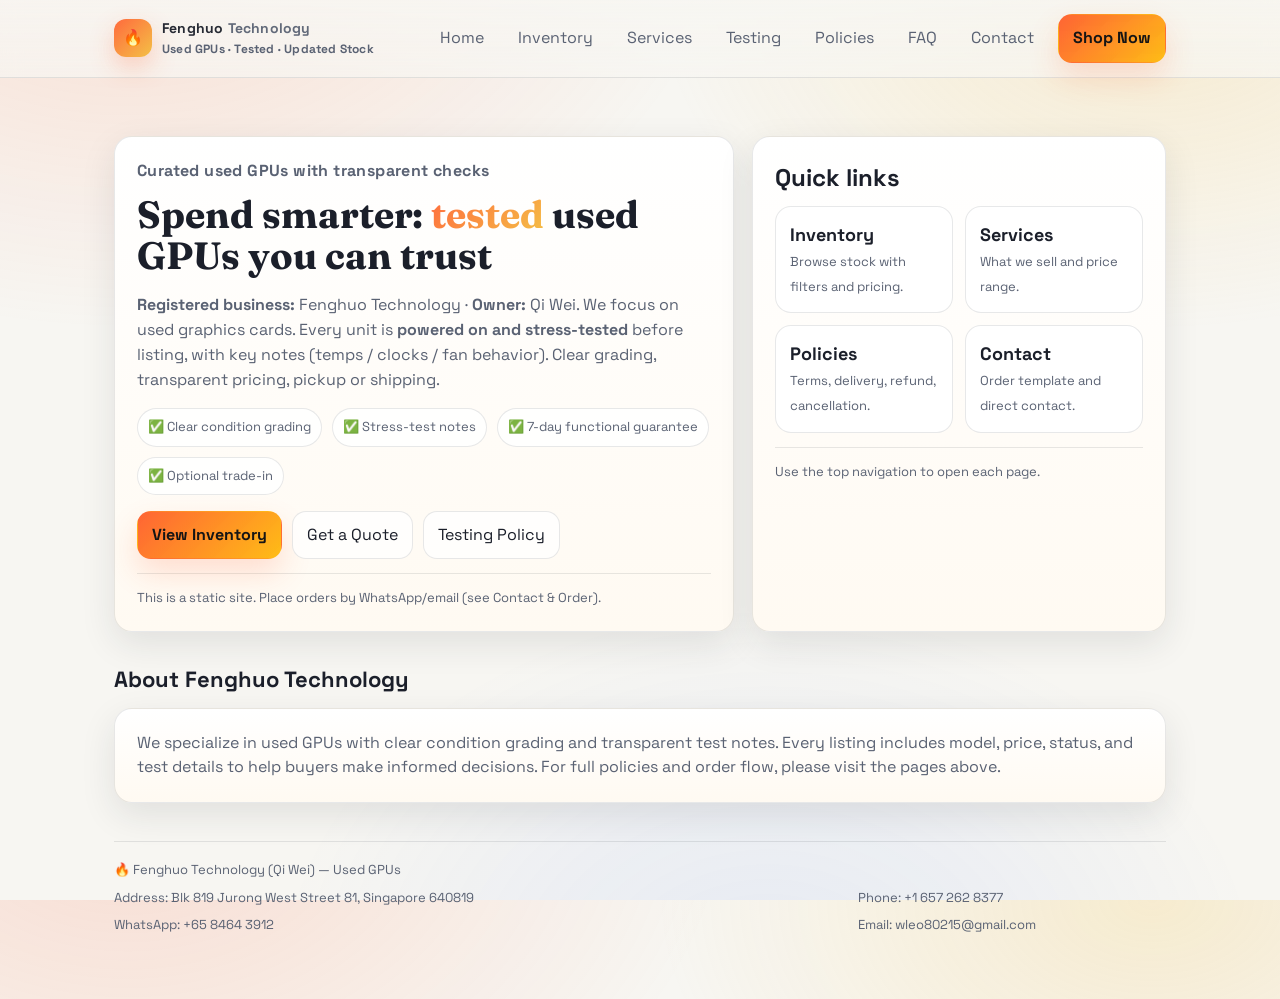
==== commit 6847d3d4: "Add files via upload" ====
--- a/index.html
+++ b/index.html
@@ -119,9 +119,11 @@
           <div>🔥 Fenghuo Technology (Qi Wei) — Used GPUs</div>
           <div class="mono"> </div>
         </div>
-        <div class="row" style="margin-top:8px;justify-content:space-between">
-          <div class="muted">Address: blk 819 Jurong West Street 81, Singapore</div>
+        <div class="contact-grid">
+          <div class="muted">Address: Blk 819 Jurong West Street 81, Singapore 640819</div>
           <div class="muted">Phone: +1 657 262 8377</div>
+          <div class="muted">WhatsApp: +65 8464 3912</div>
+          <div class="muted">Email: wleo80215@gmail.com</div>
         </div>
       </div>
     </div>
@@ -130,4 +132,4 @@
   <div class="toast" id="toast"></div>
   <script src="app.js" defer></script>
 </body>
-</html>+</html>
--- a/style.css
+++ b/style.css
@@ -1,21 +1,24 @@
+@import url("https://fonts.googleapis.com/css2?family=Fraunces:wght@600;700;800&family=Space+Grotesk:wght@400;500;600;700&display=swap");
+
 :root{
-  --bg:#0b0f19;
-  --card:#11182a;
-  --card2:#0f1525;
-  --text:#e9eefc;
-  --muted:#a7b3d6;
-  --line:rgba(255,255,255,.10);
-  --brand:#ff5c2a;
-  --brand2:#ffb703;
-  --ok:#37d67a;
-  --warn:#ffd166;
-  --bad:#ff4d6d;
+  --bg:#f7f6f2;
+  --card:#ffffff;
+  --card2:#fffaf2;
+  --text:#1b1f2a;
+  --muted:#5a6273;
+  --line:rgba(27,31,42,.10);
+  --brand:#ff6a3d;
+  --brand2:#f4c046;
+  --ok:#1dbf73;
+  --warn:#f5a524;
+  --bad:#e45363;
 
   --radius:18px;
-  --shadow: 0 12px 40px rgba(0,0,0,.35);
+  --shadow: 0 12px 35px rgba(30,35,50,.10);
   --max: 1100px;
   --mono: ui-monospace, SFMono-Regular, Menlo, Monaco, Consolas, "Liberation Mono", "Courier New", monospace;
-  --sans: ui-sans-serif, system-ui, -apple-system, Segoe UI, Roboto, Helvetica, Arial, "Apple Color Emoji","Segoe UI Emoji";
+  --sans: "Space Grotesk", "Segoe UI", Helvetica, Arial, sans-serif;
+  --serif: "Fraunces", "Times New Roman", serif;
 }
 *{box-sizing:border-box}
 html,body{height:100%}
@@ -24,9 +27,9 @@
   font-family:var(--sans);
   color:var(--text);
   background:
-    radial-gradient(1200px 700px at 20% -10%, rgba(255,92,42,.25), transparent 60%),
-    radial-gradient(900px 600px at 90% 10%, rgba(255,183,3,.18), transparent 55%),
-    radial-gradient(900px 700px at 60% 110%, rgba(79,70,229,.12), transparent 55%),
+    radial-gradient(1000px 700px at 10% -10%, rgba(255,106,61,.18), transparent 60%),
+    radial-gradient(900px 600px at 90% 0%, rgba(244,192,70,.20), transparent 55%),
+    radial-gradient(900px 700px at 60% 110%, rgba(61,118,255,.10), transparent 55%),
     var(--bg);
   line-height:1.55;
 }
@@ -35,7 +38,7 @@
 .nav{
   position:sticky;top:0;z-index:50;
   backdrop-filter: blur(10px);
-  background: linear-gradient(to bottom, rgba(11,15,25,.85), rgba(11,15,25,.55));
+  background: linear-gradient(to bottom, rgba(247,246,242,.90), rgba(247,246,242,.70));
   border-bottom:1px solid var(--line);
 }
 .nav-inner{max-width:var(--max);margin:0 auto;padding:14px 24px;display:flex;align-items:center;gap:14px}
@@ -52,18 +55,18 @@
 .btn{
   display:inline-flex;align-items:center;justify-content:center;gap:10px;
   padding:11px 14px;border-radius:14px;border:1px solid var(--line);
-  background:rgba(255,255,255,.06);
+  background:rgba(255,255,255,.75);
   color:var(--text);
   cursor:pointer;
   transition: transform .08s ease, background .12s ease, border-color .12s ease;
   user-select:none;
 }
-.btn:hover{background:rgba(255,255,255,.10);border-color:rgba(255,255,255,.16)}
+.btn:hover{background:#fff;border-color:rgba(27,31,42,.18)}
 .btn:active{transform: translateY(1px)}
 .btn.primary{
   background: linear-gradient(135deg, rgba(255,92,42,.95), rgba(255,183,3,.92));
   color:#151515;border-color:transparent;
-  box-shadow: 0 14px 40px rgba(255,92,42,.20);
+  box-shadow: 0 14px 30px rgba(255,92,42,.18);
   font-weight:800;
 }
 
@@ -72,14 +75,14 @@
 @media (max-width: 920px){ .hero-grid{grid-template-columns:1fr} }
 
 .panel{
-  background: linear-gradient(180deg, rgba(17,24,42,.92), rgba(15,21,37,.92));
+  background: linear-gradient(180deg, #ffffff, #fffaf2);
   border:1px solid var(--line);
   border-radius: var(--radius);
   box-shadow: var(--shadow);
   padding:22px;
 }
 .kicker{color:var(--muted);font-weight:700;letter-spacing:.4px}
-h1{margin:10px 0 10px;font-size:38px;line-height:1.1}
+h1{margin:10px 0 10px;font-size:38px;line-height:1.1;font-family:var(--serif)}
 @media (max-width: 520px){ h1{font-size:32px} }
 .grad{
   background: linear-gradient(135deg, var(--brand), var(--brand2));
@@ -90,14 +93,14 @@
 .pill{
   font-size:13px;color:var(--muted);
   padding:8px 10px;border-radius:999px;border:1px solid var(--line);
-  background:rgba(255,255,255,.03)
+  background:rgba(255,255,255,.85)
 }
 .cta-row{display:flex;flex-wrap:wrap;gap:10px;margin-top:16px}
 
 .mini{display:grid;grid-template-columns: 1fr 1fr;gap:12px}
 @media (max-width: 520px){ .mini{grid-template-columns:1fr} }
 .stat{
-  background: rgba(255,255,255,.03);
+  background: rgba(255,255,255,.9);
   border:1px solid var(--line);
   border-radius: 16px;
   padding:14px;
@@ -110,7 +113,7 @@
 .row{display:flex;gap:12px;flex-wrap:wrap;align-items:center}
 .input, select{
   padding:11px 12px;border-radius:14px;border:1px solid var(--line);
-  background:rgba(255,255,255,.04);
+  background:#fff;
   color:var(--text);
   outline:none;
 }
@@ -128,10 +131,10 @@
 @media (max-width: 520px){ .grid{grid-template-columns: 1fr;} }
 
 .card{
-  background: linear-gradient(180deg, rgba(17,24,42,.94), rgba(15,21,37,.94));
+  background: linear-gradient(180deg, #ffffff, #fffaf2);
   border:1px solid var(--line);
   border-radius: var(--radius);
-  box-shadow: 0 12px 35px rgba(0,0,0,.28);
+  box-shadow: 0 12px 30px rgba(30,35,50,.10);
   overflow:hidden;
   display:flex;flex-direction:column;
   min-height: 300px;
@@ -139,9 +142,9 @@
 .thumb{
   height:150px;
   background:
-    radial-gradient(900px 200px at 20% 10%, rgba(255,92,42,.25), transparent 55%),
-    radial-gradient(500px 220px at 90% 20%, rgba(255,183,3,.18), transparent 55%),
-    linear-gradient(135deg, rgba(255,255,255,.05), rgba(255,255,255,.02));
+    radial-gradient(900px 200px at 20% 10%, rgba(255,106,61,.25), transparent 55%),
+    radial-gradient(500px 220px at 90% 20%, rgba(244,192,70,.18), transparent 55%),
+    linear-gradient(135deg, rgba(255,255,255,.65), rgba(255,255,255,.35));
   border-bottom:1px solid var(--line);
   position:relative;
 }
@@ -156,7 +159,7 @@
   font-size:12px;font-weight:800;
   padding:6px 10px;border-radius:999px;
   border:1px solid var(--line);
-  background:rgba(11,15,25,.55);
+  background:rgba(255,255,255,.85);
   color:var(--text);
   backdrop-filter: blur(10px);
 }
@@ -170,7 +173,7 @@
 .meta{color:var(--muted);font-size:13px;display:flex;flex-wrap:wrap;gap:8px}
 .tag{
   padding:5px 8px;border:1px solid var(--line);border-radius:999px;
-  background:rgba(255,255,255,.03);
+  background:rgba(255,255,255,.9);
 }
 .notes{color:var(--muted);font-size:13px}
 .card-actions{display:flex;gap:10px;margin-top:auto}
@@ -179,7 +182,7 @@
 .two-col{display:grid;grid-template-columns: 1fr 1fr;gap:14px}
 @media (max-width: 920px){ .two-col{grid-template-columns:1fr} }
 details{
-  background: rgba(255,255,255,.03);
+  background: rgba(255,255,255,.9);
   border:1px solid var(--line);
   border-radius: 16px;
   padding:12px 14px;
@@ -194,12 +197,21 @@
   color:var(--muted);
   font-size:13px;
 }
+.footer .contact-grid{
+  display:grid;
+  grid-template-columns: 1.4fr 0.6fr;
+  gap:6px 24px;
+  margin-top:8px;
+}
+@media (max-width: 720px){
+  .footer .contact-grid{grid-template-columns:1fr}
+}
 .mono{font-family:var(--mono)}
 .muted{color:var(--muted)}
 .hr{height:1px;background:var(--line);margin:14px 0}
 .toast{
   position: fixed; left: 50%; bottom: 16px; transform: translateX(-50%);
-  background: rgba(10,14,24,.92); border:1px solid var(--line);
+  background: rgba(255,255,255,.95); border:1px solid var(--line);
   padding:10px 12px; border-radius: 14px; color: var(--text);
   box-shadow: var(--shadow);
   display:none;
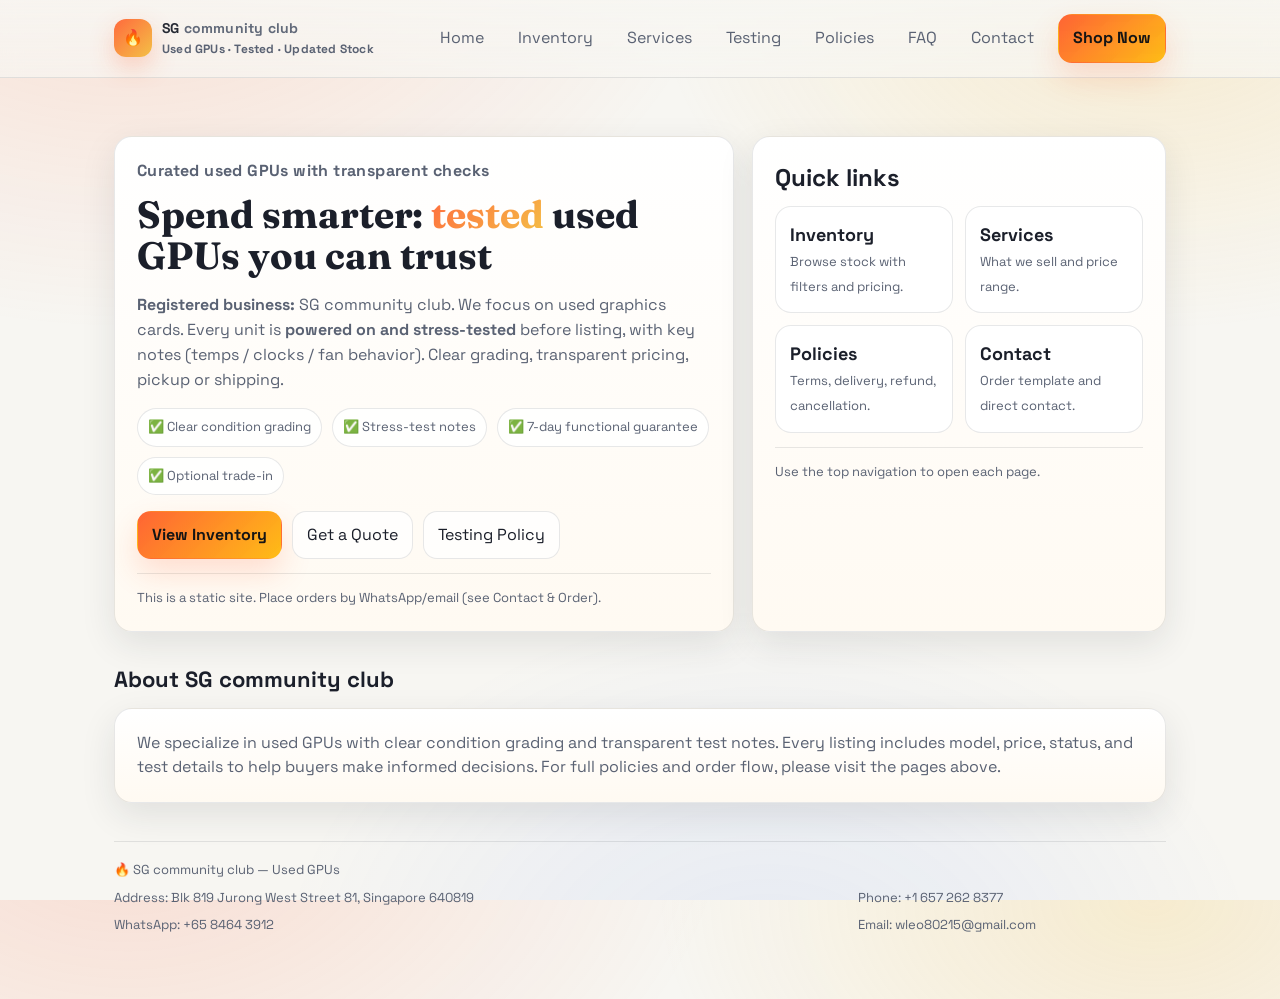
==== commit 61bd0902: "Add files via upload" ====
--- a/index.html
+++ b/index.html
@@ -3,11 +3,11 @@
 <head>
   <meta charset="utf-8" />
   <meta name="viewport" content="width=device-width, initial-scale=1" />
-  <title>Fenghuo Technology | Used GPUs</title>
-  <meta name="description" content="Fenghuo Technology (Qi Wei) — curated used GPUs with clear grading, stress-test notes, and transparent pricing. Local pickup or shipping." />
+  <title>SG community club | Used GPUs</title>
+  <meta name="description" content="SG community club — curated used GPUs with clear grading, stress-test notes, and transparent pricing. Local pickup or shipping." />
   <meta name="theme-color" content="#0b0f19" />
-  <meta property="og:title" content="Fenghuo Technology | Used GPUs" />
-  <meta property="og:description" content="Fenghuo Technology (Qi Wei): curated used GPUs with grading, test notes, and transparent pricing. Pickup or shipping." />
+  <meta property="og:title" content="SG community club | Used GPUs" />
+  <meta property="og:description" content="SG community club: curated used GPUs with grading, test notes, and transparent pricing. Pickup or shipping." />
   <meta property="og:type" content="website" />
 
   <link rel="icon" href="data:image/svg+xml,%3Csvg xmlns='http://www.w3.org/2000/svg' viewBox='0 0 100 100'%3E%3Ctext y='.9em' font-size='90'%3E%F0%9F%94%A5%3C/text%3E%3C/svg%3E" />
@@ -18,10 +18,10 @@
   <!-- NAV -->
   <div class="nav">
     <div class="nav-inner">
-      <div class="brand" title="Fenghuo Technology">
+      <div class="brand" title="SG community club">
         <div class="logo">🔥</div>
         <div>
-          <div style="font-size:14px;opacity:.95">Fenghuo <span class="muted">Technology</span></div>
+          <div style="font-size:14px;opacity:.95">SG <span class="muted">community club</span></div>
           <div style="font-size:12px;color:var(--muted)">Used GPUs · Tested · Updated Stock</div>
         </div>
       </div>
@@ -48,7 +48,7 @@
           <div class="kicker">Curated used GPUs with transparent checks</div>
           <h1>Spend smarter: <span class="grad">tested</span> used GPUs you can trust</h1>
           <p class="sub">
-            <strong>Registered business:</strong> Fenghuo Technology · <strong>Owner:</strong> Qi Wei.
+            <strong>Registered business:</strong> SG community club.
             We focus on used graphics cards. Every unit is
             <strong>powered on and stress-tested</strong> before listing, with key notes (temps / clocks / fan behavior).
             Clear grading, transparent pricing, pickup or shipping.
@@ -103,7 +103,7 @@
     </section>
 
     <section class="section">
-      <h2>About Fenghuo Technology</h2>
+      <h2>About SG community club</h2>
       <div class="panel">
         <p class="muted" style="margin:0">
           We specialize in used GPUs with clear condition grading and transparent test notes.
@@ -116,7 +116,7 @@
     <div class="footer">
       <div class="wrap" style="padding:0;max-width:var(--max)">
         <div class="row" style="justify-content:space-between">
-          <div>🔥 Fenghuo Technology (Qi Wei) — Used GPUs</div>
+          <div>🔥 SG community club — Used GPUs</div>
           <div class="mono"> </div>
         </div>
         <div class="contact-grid">
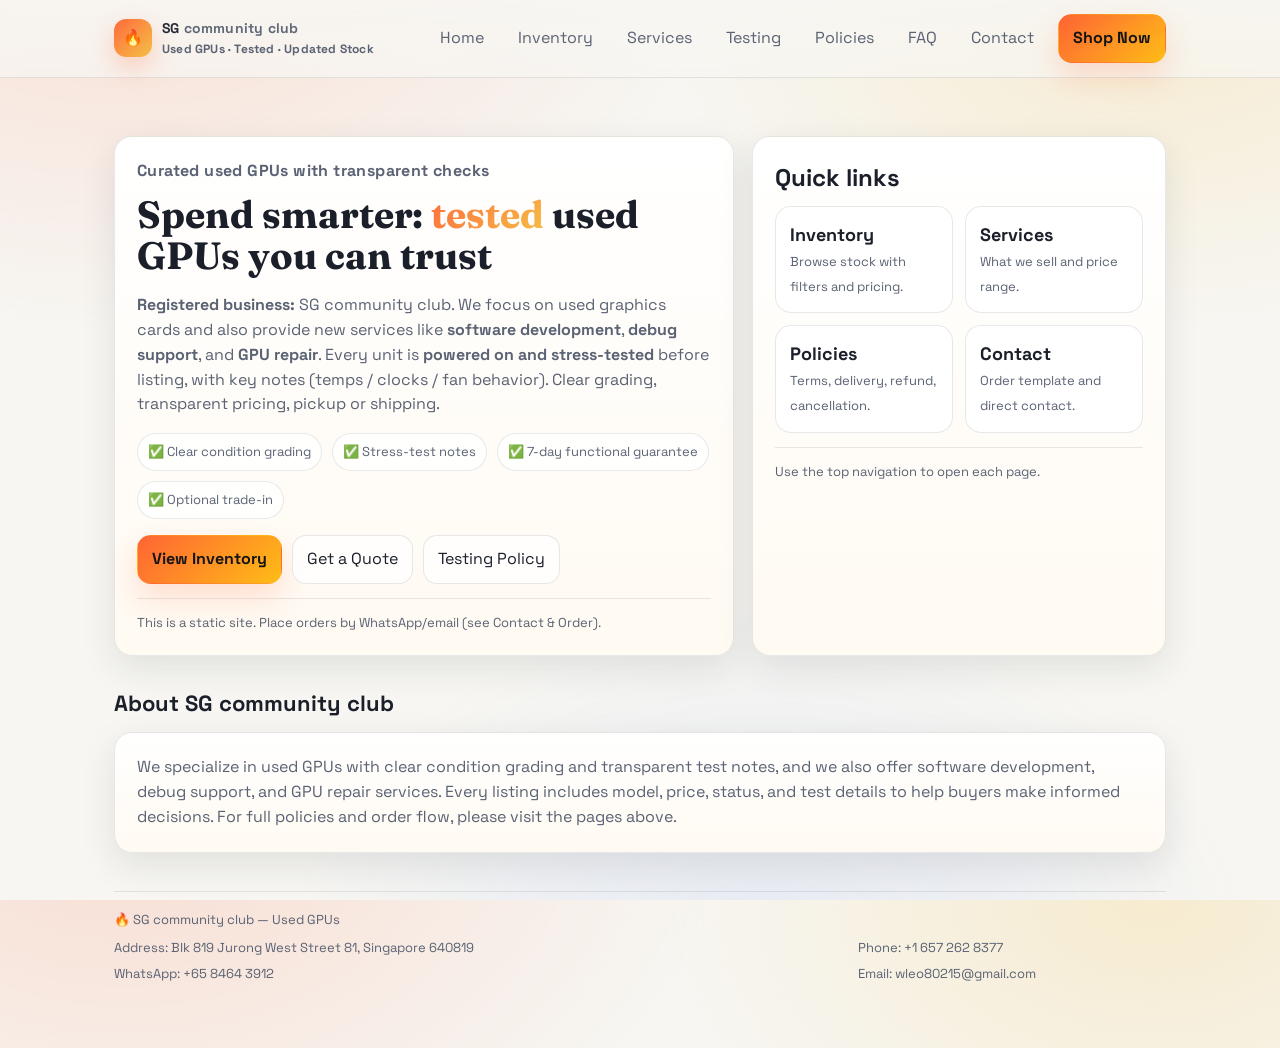
==== commit 595456d2: "Add files via upload" ====
--- a/index.html
+++ b/index.html
@@ -49,8 +49,9 @@
           <h1>Spend smarter: <span class="grad">tested</span> used GPUs you can trust</h1>
           <p class="sub">
             <strong>Registered business:</strong> SG community club.
-            We focus on used graphics cards. Every unit is
-            <strong>powered on and stress-tested</strong> before listing, with key notes (temps / clocks / fan behavior).
+            We focus on used graphics cards and also provide new services like
+            <strong>software development</strong>, <strong>debug support</strong>, and <strong>GPU repair</strong>.
+            Every unit is <strong>powered on and stress-tested</strong> before listing, with key notes (temps / clocks / fan behavior).
             Clear grading, transparent pricing, pickup or shipping.
           </p>
 
@@ -106,7 +107,8 @@
       <h2>About SG community club</h2>
       <div class="panel">
         <p class="muted" style="margin:0">
-          We specialize in used GPUs with clear condition grading and transparent test notes.
+          We specialize in used GPUs with clear condition grading and transparent test notes, and we also offer
+          software development, debug support, and GPU repair services.
           Every listing includes model, price, status, and test details to help buyers make informed decisions.
           For full policies and order flow, please visit the pages above.
         </p>
